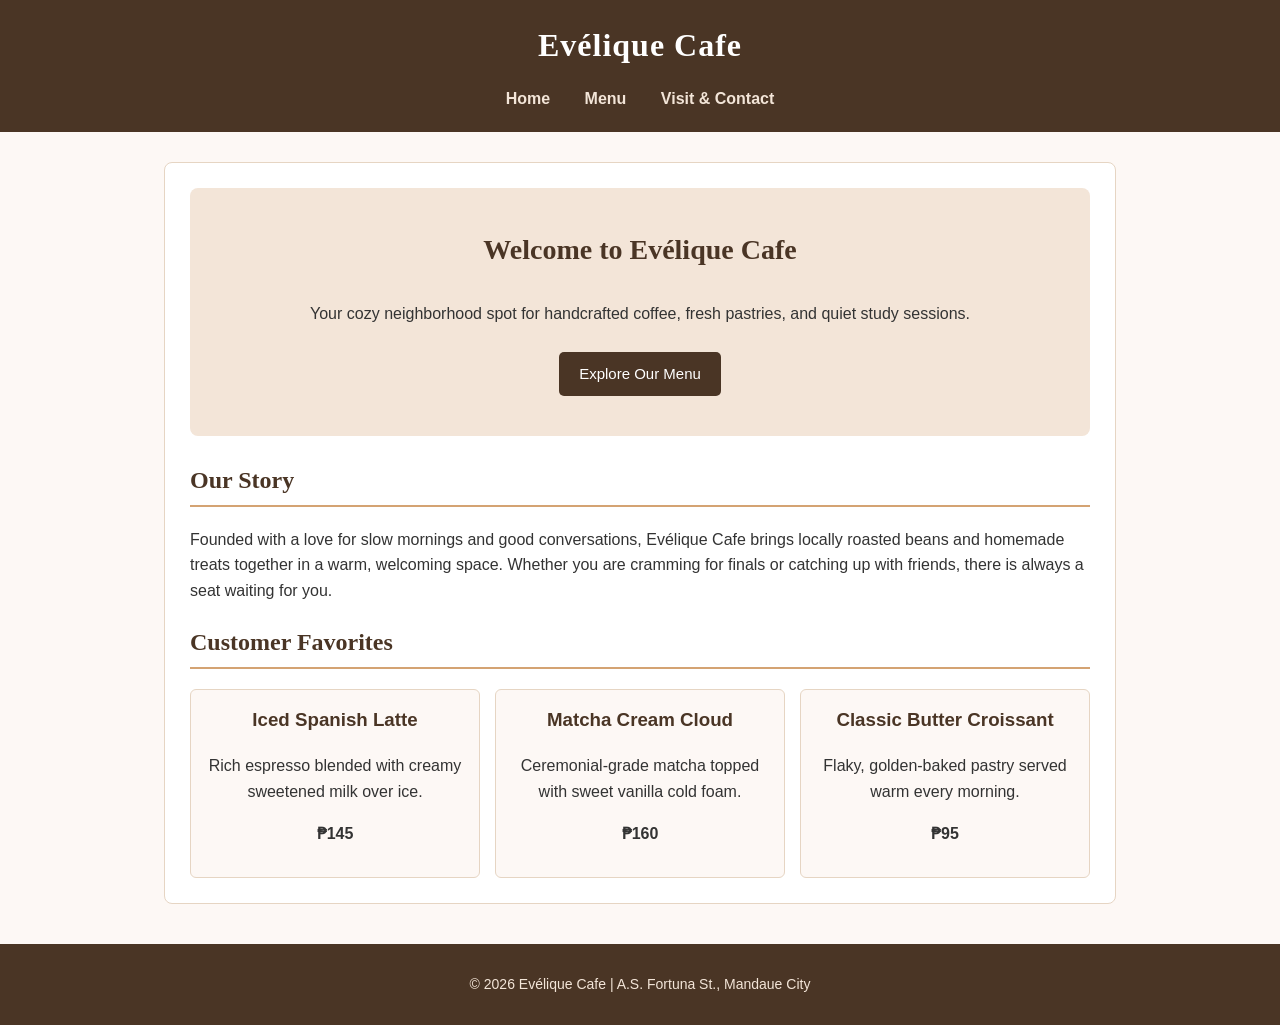
==== index.html @ 5e50c855 "Add initial HTML structure for Evélique Cafe" ====
<!DOCTYPE html>
<html lang="en">
<head>
    <meta charset="UTF-8">
    <title>Evélique Cafe - Home</title>
    <link rel="stylesheet" href="style.css">
</head>
<body>

    <header>
        <h1>Evélique Cafe</h1>
        <nav>
            <a href="index.html">Home</a>
            <a href="menu.html">Menu</a>
            <a href="contact.html">Visit & Contact</a>
        </nav>
    </header>

    <div class="container">
        <div class="hero">
            <h2>Welcome to Evélique Cafe</h2>
            <p>Your cozy neighborhood spot for handcrafted coffee, fresh pastries, and quiet study sessions.</p>
            <a href="menu.html" class="btn">Explore Our Menu</a>
        </div>

        <h2>Our Story</h2>
        <p>Founded with a love for slow mornings and good conversations, Evélique Cafe brings locally roasted beans and homemade treats together in a warm, welcoming space. Whether you are cramming for finals or catching up with friends, there is always a seat waiting for you.</p>

        <h2>Customer Favorites</h2>
        <div class="card-row">
            <div class="card">
                <h3>Iced Spanish Latte</h3>
                <p>Rich espresso blended with creamy sweetened milk over ice.</p>
                <p><strong>₱145</strong></p>
            </div>
            <div class="card">
                <h3>Matcha Cream Cloud</h3>
                <p>Ceremonial-grade matcha topped with sweet vanilla cold foam.</p>
                <p><strong>₱160</strong></p>
            </div>
            <div class="card">
                <h3>Classic Butter Croissant</h3>
                <p>Flaky, golden-baked pastry served warm every morning.</p>
                <p><strong>₱95</strong></p>
            </div>
        </div>
    </div>

    <footer>
        <p>&copy; 2026 Evélique Cafe | A.S. Fortuna St., Mandaue City</p>
    </footer>

</body>
</html>
---- style.css ----
/* Basic Reset and Page Font */
body {
    font-family: Arial, sans-serif;
    margin: 0;
    padding: 0;
    background-color: #fdf8f5;
    color: #333333;
    line-height: 1.6;
}

/* Header & Navigation */
header {
    background-color: #4a3525;
    color: #ffffff;
    padding: 20px;
    text-align: center;
}

header h1 {
    font-family: Georgia, serif;
    margin: 0;
    font-size: 32px;
    letter-spacing: 1px;
}

nav {
    margin-top: 15px;
}

nav a {
    color: #f3e5d8;
    text-decoration: none;
    margin: 0 15px;
    font-weight: bold;
    font-size: 16px;
}

nav a:hover {
    color: #d4a373;
    text-decoration: underline;
}

/* Main Content Container */
.container {
    width: 85%;
    max-width: 900px;
    margin: 30px auto;
    background-color: #ffffff;
    padding: 25px;
    border: 1px solid #e6d5c3;
    border-radius: 8px;
}

h2 {
    font-family: Georgia, serif;
    color: #4a3525;
    border-bottom: 2px solid #d4a373;
    padding-bottom: 5px;
}

/* Hero Banner on Home Page */
.hero {
    background-color: #f3e5d8;
    padding: 40px 20px;
    text-align: center;
    border-radius: 8px;
    margin-bottom: 25px;
}

.hero h2 {
    border: none;
    font-size: 28px;
    margin-top: 0;
}

/* Buttons */
.btn {
    display: inline-block;
    background-color: #4a3525;
    color: #ffffff;
    padding: 10px 20px;
    text-decoration: none;
    border-radius: 5px;
    margin-top: 10px;
    border: none;
    cursor: pointer;
    font-size: 15px;
}

.btn:hover {
    background-color: #6f4e37;
}

/* Simple Flexbox for Featured Cards */
.card-row {
    display: flex;
    justify-content: space-between;
    gap: 15px;
    margin-top: 20px;
}

.card {
    background-color: #fdf8f5;
    border: 1px solid #e6d5c3;
    border-radius: 6px;
    padding: 15px;
    width: 30%;
    text-align: center;
}

.card h3 {
    color: #4a3525;
    margin-top: 0;
}

/* Menu Tables */
table {
    width: 100%;
    border-collapse: collapse;
    margin-bottom: 25px;
}

th, td {
    border: 1px solid #e6d5c3;
    padding: 12px;
    text-align: left;
}

th {
    background-color: #4a3525;
    color: #ffffff;
}

tr:nth-child(even) {
    background-color: #fdf8f5;
}

/* Contact Form */
form label {
    display: block;
    margin-top: 12px;
    font-weight: bold;
    color: #4a3525;
}

form input, form textarea {
    width: 95%;
    padding: 10px;
    margin-top: 5px;
    border: 1px solid #cccccc;
    border-radius: 4px;
    font-family: Arial, sans-serif;
}

/* Footer */
footer {
    background-color: #4a3525;
    color: #f3e5d8;
    text-align: center;
    padding: 15px;
    margin-top: 40px;
    font-size: 14px;
}
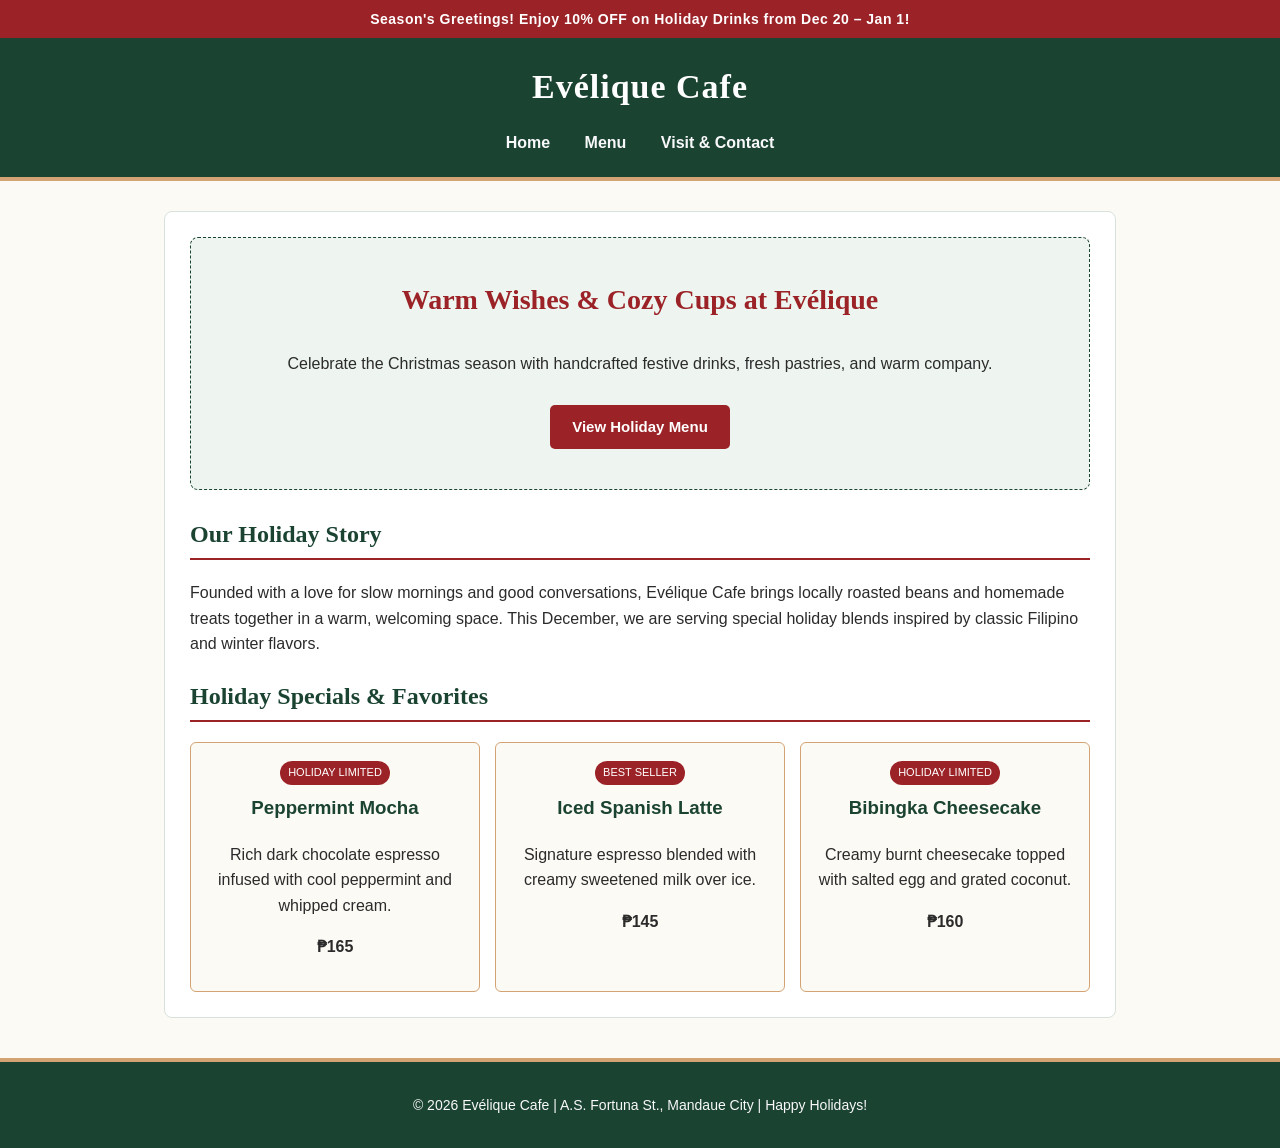
==== commit 4183895f: "Update index.html" ====
--- a/index.html
+++ b/index.html
@@ -2,10 +2,14 @@
 <html lang="en">
 <head>
     <meta charset="UTF-8">
-    <title>Evélique Cafe - Home</title>
+    <title>Evélique Cafe - Holiday Season</title>
     <link rel="stylesheet" href="style.css">
 </head>
 <body>
+
+    <div class="holiday-banner">
+        Season's Greetings! Enjoy 10% OFF on Holiday Drinks from Dec 20 – Jan 1!
+    </div>
 
     <header>
         <h1>Evélique Cafe</h1>
@@ -18,36 +22,39 @@
 
     <div class="container">
         <div class="hero">
-            <h2>Welcome to Evélique Cafe</h2>
-            <p>Your cozy neighborhood spot for handcrafted coffee, fresh pastries, and quiet study sessions.</p>
-            <a href="menu.html" class="btn">Explore Our Menu</a>
+            <h2>Warm Wishes & Cozy Cups at Evélique</h2>
+            <p>Celebrate the Christmas season with handcrafted festive drinks, fresh pastries, and warm company.</p>
+            <a href="menu.html" class="btn">View Holiday Menu</a>
         </div>
 
-        <h2>Our Story</h2>
-        <p>Founded with a love for slow mornings and good conversations, Evélique Cafe brings locally roasted beans and homemade treats together in a warm, welcoming space. Whether you are cramming for finals or catching up with friends, there is always a seat waiting for you.</p>
+        <h2>Our Holiday Story</h2>
+        <p>Founded with a love for slow mornings and good conversations, Evélique Cafe brings locally roasted beans and homemade treats together in a warm, welcoming space. This December, we are serving special holiday blends inspired by classic Filipino and winter flavors.</p>
 
-        <h2>Customer Favorites</h2>
+        <h2>Holiday Specials & Favorites</h2>
         <div class="card-row">
             <div class="card">
+                <span class="badge">Holiday Limited</span>
+                <h3>Peppermint Mocha</h3>
+                <p>Rich dark chocolate espresso infused with cool peppermint and whipped cream.</p>
+                <p><strong>₱165</strong></p>
+            </div>
+            <div class="card">
+                <span class="badge">Best Seller</span>
                 <h3>Iced Spanish Latte</h3>
-                <p>Rich espresso blended with creamy sweetened milk over ice.</p>
+                <p>Signature espresso blended with creamy sweetened milk over ice.</p>
                 <p><strong>₱145</strong></p>
             </div>
             <div class="card">
-                <h3>Matcha Cream Cloud</h3>
-                <p>Ceremonial-grade matcha topped with sweet vanilla cold foam.</p>
+                <span class="badge">Holiday Limited</span>
+                <h3>Bibingka Cheesecake</h3>
+                <p>Creamy burnt cheesecake topped with salted egg and grated coconut.</p>
                 <p><strong>₱160</strong></p>
-            </div>
-            <div class="card">
-                <h3>Classic Butter Croissant</h3>
-                <p>Flaky, golden-baked pastry served warm every morning.</p>
-                <p><strong>₱95</strong></p>
             </div>
         </div>
     </div>
 
     <footer>
-        <p>&copy; 2026 Evélique Cafe | A.S. Fortuna St., Mandaue City</p>
+        <p>&copy; 2026 Evélique Cafe | A.S. Fortuna St., Mandaue City | Happy Holidays!</p>
     </footer>
 
 </body>
--- a/style.css
+++ b/style.css
@@ -3,23 +3,35 @@
     font-family: Arial, sans-serif;
     margin: 0;
     padding: 0;
-    background-color: #fdf8f5;
-    color: #333333;
+    background-color: #fcfaf5;
+    color: #2b2b2b;
     line-height: 1.6;
+}
+
+/* Holiday Top Banner */
+.holiday-banner {
+    background-color: #9b2226;
+    color: #ffffff;
+    text-align: center;
+    padding: 8px;
+    font-size: 14px;
+    font-weight: bold;
+    letter-spacing: 0.5px;
 }
 
 /* Header & Navigation */
 header {
-    background-color: #4a3525;
+    background-color: #1b4332;
     color: #ffffff;
-    padding: 20px;
+    padding: 22px;
     text-align: center;
+    border-bottom: 4px solid #d4a373;
 }
 
 header h1 {
     font-family: Georgia, serif;
     margin: 0;
-    font-size: 32px;
+    font-size: 34px;
     letter-spacing: 1px;
 }
 
@@ -28,7 +40,7 @@
 }
 
 nav a {
-    color: #f3e5d8;
+    color: #f8f9fa;
     text-decoration: none;
     margin: 0 15px;
     font-weight: bold;
@@ -36,7 +48,7 @@
 }
 
 nav a:hover {
-    color: #d4a373;
+    color: #ffd166;
     text-decoration: underline;
 }
 
@@ -47,20 +59,21 @@
     margin: 30px auto;
     background-color: #ffffff;
     padding: 25px;
-    border: 1px solid #e6d5c3;
+    border: 1px solid #d8e2dc;
     border-radius: 8px;
 }
 
 h2 {
     font-family: Georgia, serif;
-    color: #4a3525;
-    border-bottom: 2px solid #d4a373;
+    color: #1b4332;
+    border-bottom: 2px solid #9b2226;
     padding-bottom: 5px;
 }
 
 /* Hero Banner on Home Page */
 .hero {
-    background-color: #f3e5d8;
+    background-color: #eef5f0;
+    border: 1px dashed #1b4332;
     padding: 40px 20px;
     text-align: center;
     border-radius: 8px;
@@ -71,27 +84,29 @@
     border: none;
     font-size: 28px;
     margin-top: 0;
+    color: #9b2226;
 }
 
 /* Buttons */
 .btn {
     display: inline-block;
-    background-color: #4a3525;
+    background-color: #9b2226;
     color: #ffffff;
-    padding: 10px 20px;
+    padding: 10px 22px;
     text-decoration: none;
     border-radius: 5px;
-    margin-top: 10px;
+    margin-top: 12px;
     border: none;
     cursor: pointer;
     font-size: 15px;
+    font-weight: bold;
 }
 
 .btn:hover {
-    background-color: #6f4e37;
+    background-color: #78191c;
 }
 
-/* Simple Flexbox for Featured Cards */
+/* Flexbox Cards */
 .card-row {
     display: flex;
     justify-content: space-between;
@@ -100,8 +115,8 @@
 }
 
 .card {
-    background-color: #fdf8f5;
-    border: 1px solid #e6d5c3;
+    background-color: #fcfaf5;
+    border: 1px solid #d4a373;
     border-radius: 6px;
     padding: 15px;
     width: 30%;
@@ -109,8 +124,19 @@
 }
 
 .card h3 {
-    color: #4a3525;
+    color: #1b4332;
     margin-top: 0;
+}
+
+.badge {
+    display: inline-block;
+    background-color: #9b2226;
+    color: #ffffff;
+    font-size: 11px;
+    padding: 3px 8px;
+    border-radius: 12px;
+    margin-bottom: 8px;
+    text-transform: uppercase;
 }
 
 /* Menu Tables */
@@ -121,18 +147,18 @@
 }
 
 th, td {
-    border: 1px solid #e6d5c3;
+    border: 1px solid #d8e2dc;
     padding: 12px;
     text-align: left;
 }
 
 th {
-    background-color: #4a3525;
+    background-color: #1b4332;
     color: #ffffff;
 }
 
 tr:nth-child(even) {
-    background-color: #fdf8f5;
+    background-color: #f8fbf9;
 }
 
 /* Contact Form */
@@ -140,7 +166,7 @@
     display: block;
     margin-top: 12px;
     font-weight: bold;
-    color: #4a3525;
+    color: #1b4332;
 }
 
 form input, form textarea {
@@ -152,12 +178,21 @@
     font-family: Arial, sans-serif;
 }
 
+#status-msg {
+    margin-top: 15px;
+    font-weight: bold;
+    padding: 10px;
+    border-radius: 5px;
+    display: none;
+}
+
 /* Footer */
 footer {
-    background-color: #4a3525;
-    color: #f3e5d8;
+    background-color: #1b4332;
+    color: #f8f9fa;
     text-align: center;
-    padding: 15px;
+    padding: 18px;
     margin-top: 40px;
     font-size: 14px;
+    border-top: 4px solid #d4a373;
 }
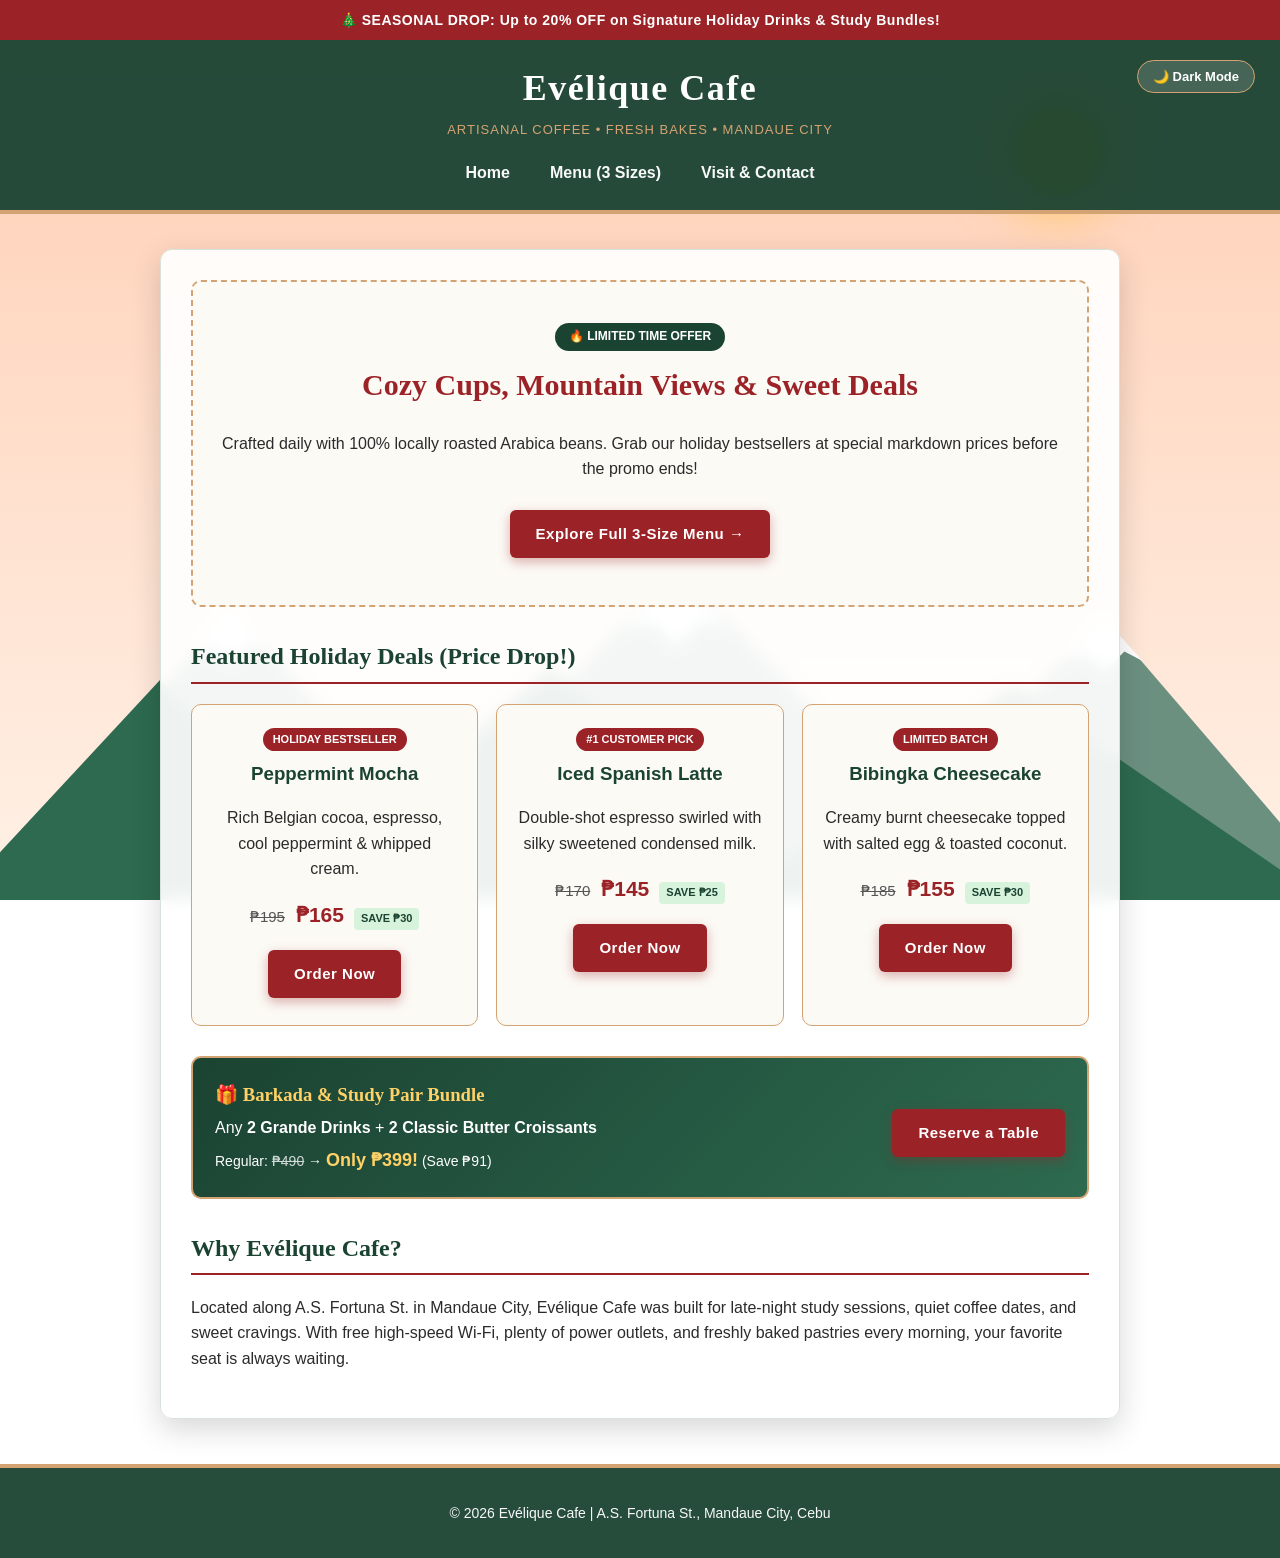
==== commit 531fe1f7: "Revise holiday theme and update menu details Updated the title and promotional content for the holid" ====
--- a/index.html
+++ b/index.html
@@ -2,60 +2,132 @@
 <html lang="en">
 <head>
     <meta charset="UTF-8">
-    <title>Evélique Cafe - Holiday Season</title>
+    <meta name="viewport" content="width=device-width, initial-scale=1.0">
+    <title>Evélique Cafe - Handcrafted Coffee & Pastries</title>
     <link rel="stylesheet" href="style.css">
 </head>
 <body>
 
+    <!-- Scenic Mountain, Sun/Moon & Sleigh Background -->
+    <div class="scenic-bg">
+        <div class="stars"></div>
+        <div class="celestial-orb"></div>
+
+        <!-- Santa's Sleigh Silhouette -->
+        <div class="sleigh-container">
+            <svg viewBox="0 0 200 70" fill="currentColor">
+                <circle cx="165" cy="35" r="5"/>
+                <path d="M160 38 L150 48 L145 60 M155 48 L158 60 M165 30 L170 22 M167 30 L163 22" stroke="currentColor" stroke-width="2.5" fill="none"/>
+                <circle cx="132" cy="37" r="5"/>
+                <path d="M127 40 L117 50 L112 62 M122 50 L125 62 M132 32 L137 24" stroke="currentColor" stroke-width="2.5" fill="none"/>
+                <path d="M85 45 Q120 42 162 36" stroke="currentColor" stroke-width="1.5" fill="none"/>
+                <path d="M25 45 L85 45 L80 58 L30 58 Z"/>
+                <path d="M20 62 L90 62 Q98 62 96 54" stroke="currentColor" stroke-width="3" fill="none"/>
+                <circle cx="52" cy="34" r="7"/>
+                <path d="M40 45 C40 37, 64 37, 64 45 Z"/>
+            </svg>
+        </div>
+
+        <!-- Winter Mountains -->
+        <svg class="mountains-svg" viewBox="0 0 1440 320" preserveAspectRatio="none">
+            <polygon class="mountain-back" points="0,320 260,90 540,320"/>
+            <polygon class="snow-cap" points="260,90 215,130 245,125 260,140 280,122 305,130"/>
+
+            <polygon class="mountain-back" points="420,320 760,60 1120,320"/>
+            <polygon class="snow-cap" points="760,60 700,112 735,105 760,125 790,104 820,112"/>
+
+            <polygon class="mountain-back" points="950,320 1240,100 1440,260 1440,320"/>
+            <polygon class="snow-cap" points="1240,100 1195,135 1225,130 1240,145 1265,128 1285,135"/>
+
+            <polygon class="mountain-front" points="-50,320 180,150 430,320"/>
+            <polygon class="mountain-front" points="320,320 620,140 940,320"/>
+            <polygon class="mountain-front" points="820,320 1140,155 1490,320"/>
+        </svg>
+    </div>
+
     <div class="holiday-banner">
-        Season's Greetings! Enjoy 10% OFF on Holiday Drinks from Dec 20 – Jan 1!
+        🎄 SEASONAL DROP: Up to 20% OFF on Signature Holiday Drinks & Study Bundles!
     </div>
 
     <header>
         <h1>Evélique Cafe</h1>
+        <span class="tagline">Artisanal Coffee • Fresh Bakes • Mandaue City</span>
         <nav>
             <a href="index.html">Home</a>
-            <a href="menu.html">Menu</a>
+            <a href="menu.html">Menu (3 Sizes)</a>
             <a href="contact.html">Visit & Contact</a>
         </nav>
+        <button class="theme-toggle" id="themeBtn" onclick="toggleTheme()">🌙 Dark Mode</button>
     </header>
 
     <div class="container">
         <div class="hero">
-            <h2>Warm Wishes & Cozy Cups at Evélique</h2>
-            <p>Celebrate the Christmas season with handcrafted festive drinks, fresh pastries, and warm company.</p>
-            <a href="menu.html" class="btn">View Holiday Menu</a>
+            <span class="promo-pill">🔥 LIMITED TIME OFFER</span>
+            <h2>Cozy Cups, Mountain Views & Sweet Deals</h2>
+            <p>Crafted daily with 100% locally roasted Arabica beans. Grab our holiday bestsellers at special markdown prices before the promo ends!</p>
+            <a href="menu.html" class="btn">Explore Full 3-Size Menu →</a>
         </div>
 
-        <h2>Our Holiday Story</h2>
-        <p>Founded with a love for slow mornings and good conversations, Evélique Cafe brings locally roasted beans and homemade treats together in a warm, welcoming space. This December, we are serving special holiday blends inspired by classic Filipino and winter flavors.</p>
-
-        <h2>Holiday Specials & Favorites</h2>
+        <h2>Featured Holiday Deals (Price Drop!)</h2>
         <div class="card-row">
             <div class="card">
-                <span class="badge">Holiday Limited</span>
+                <span class="badge">Holiday Bestseller</span>
                 <h3>Peppermint Mocha</h3>
-                <p>Rich dark chocolate espresso infused with cool peppermint and whipped cream.</p>
-                <p><strong>₱165</strong></p>
+                <p>Rich Belgian cocoa, espresso, cool peppermint & whipped cream.</p>
+                <div class="price-box">
+                    <span class="old-price">₱195</span>
+                    <span class="new-price">₱165</span>
+                    <span class="save-tag">SAVE ₱30</span>
+                </div>
+                <a href="menu.html" class="btn">Order Now</a>
             </div>
+
             <div class="card">
-                <span class="badge">Best Seller</span>
+                <span class="badge">#1 Customer Pick</span>
                 <h3>Iced Spanish Latte</h3>
-                <p>Signature espresso blended with creamy sweetened milk over ice.</p>
-                <p><strong>₱145</strong></p>
+                <p>Double-shot espresso swirled with silky sweetened condensed milk.</p>
+                <div class="price-box">
+                    <span class="old-price">₱170</span>
+                    <span class="new-price">₱145</span>
+                    <span class="save-tag">SAVE ₱25</span>
+                </div>
+                <a href="menu.html" class="btn">Order Now</a>
             </div>
+
             <div class="card">
-                <span class="badge">Holiday Limited</span>
+                <span class="badge">Limited Batch</span>
                 <h3>Bibingka Cheesecake</h3>
-                <p>Creamy burnt cheesecake topped with salted egg and grated coconut.</p>
-                <p><strong>₱160</strong></p>
+                <p>Creamy burnt cheesecake topped with salted egg & toasted coconut.</p>
+                <div class="price-box">
+                    <span class="old-price">₱185</span>
+                    <span class="new-price">₱155</span>
+                    <span class="save-tag">SAVE ₱30</span>
+                </div>
+                <a href="menu.html" class="btn">Order Now</a>
             </div>
         </div>
+
+        <!-- Marketing Bundle Deal -->
+        <div class="bundle-box">
+            <div>
+                <h3>🎁 Barkada & Study Pair Bundle</h3>
+                <p style="margin:0;">Any <strong>2 Grande Drinks</strong> + <strong>2 Classic Butter Croissants</strong></p>
+                <p style="margin:5px 0 0 0; font-size: 14px;">
+                    Regular: <span style="text-decoration: line-through; opacity: 0.8;">₱490</span> → 
+                    <strong style="font-size: 18px; color: #ffd166;">Only ₱399!</strong> (Save ₱91)
+                </p>
+            </div>
+            <a href="contact.html" class="btn">Reserve a Table</a>
+        </div>
+
+        <h2>Why Evélique Cafe?</h2>
+        <p>Located along A.S. Fortuna St. in Mandaue City, Evélique Cafe was built for late-night study sessions, quiet coffee dates, and sweet cravings. With free high-speed Wi-Fi, plenty of power outlets, and freshly baked pastries every morning, your favorite seat is always waiting.</p>
     </div>
 
     <footer>
-        <p>&copy; 2026 Evélique Cafe | A.S. Fortuna St., Mandaue City | Happy Holidays!</p>
+        <p>&copy; 2026 Evélique Cafe | A.S. Fortuna St., Mandaue City, Cebu</p>
     </footer>
 
+    <script src="script.js"></script>
 </body>
 </html>
--- a/style.css
+++ b/style.css
@@ -1,198 +1,455 @@
-/* Basic Reset and Page Font */
+:root {
+    --sky-top: #ffcdb2;
+    --sky-bottom: #fff1e6;
+    --sun-moon-color: #ffb703;
+    --sun-moon-glow: rgba(255, 183, 3, 0.55);
+    --mountain-back: #6b9080;
+    --mountain-front: #2d6a4f;
+    --snow-cap: #ffffff;
+    --sleigh-color: #9b2226;
+    --star-opacity: 0;
+
+    --card-bg: rgba(255, 255, 255, 0.92);
+    --card-inner: #fcfaf5;
+    --text-main: #2b2b2b;
+    --text-muted: #555555;
+    --header-bg: rgba(27, 67, 50, 0.95);
+    --accent-primary: #1b4332;
+    --accent-red: #9b2226;
+    --accent-gold: #d4a373;
+    --border-color: #d8e2dc;
+    --table-stripe: #f4f9f6;
+}
+
+body.dark-mode {
+    --sky-top: #0b132b;
+    --sky-bottom: #1c2541;
+    --sun-moon-color: #f8f9fa;
+    --sun-moon-glow: rgba(248, 249, 250, 0.4);
+    --mountain-back: #1b263b;
+    --mountain-front: #0d1b2a;
+    --snow-cap: #cbd5e1;
+    --sleigh-color: #ffd166;
+    --star-opacity: 1;
+
+    --card-bg: rgba(18, 26, 46, 0.90);
+    --card-inner: #1b263b;
+    --text-main: #f1f5f9;
+    --text-muted: #cbd5e1;
+    --header-bg: rgba(13, 27, 42, 0.96);
+    --accent-primary: #52b788;
+    --accent-red: #e63946;
+    --accent-gold: #ffd166;
+    --border-color: #334155;
+    --table-stripe: #1e293b;
+}
+
+* {
+    box-sizing: border-box;
+    transition: background-color 0.5s ease, color 0.4s ease, border-color 0.4s ease, box-shadow 0.3s ease;
+}
+
 body {
-    font-family: Arial, sans-serif;
+    font-family: 'Segoe UI', Arial, sans-serif;
     margin: 0;
     padding: 0;
-    background-color: #fcfaf5;
-    color: #2b2b2b;
+    color: var(--text-main);
     line-height: 1.6;
-}
-
-/* Holiday Top Banner */
+    min-height: 100vh;
+    overflow-x: hidden;
+}
+
+/* SCENIC BACKGROUND */
+.scenic-bg {
+    position: fixed;
+    top: 0;
+    left: 0;
+    width: 100%;
+    height: 100%;
+    z-index: -1;
+    background: linear-gradient(to bottom, var(--sky-top), var(--sky-bottom));
+    overflow: hidden;
+}
+
+.stars {
+    position: absolute;
+    width: 100%;
+    height: 60%;
+    opacity: var(--star-opacity);
+    transition: opacity 0.7s ease;
+    background-image: 
+        radial-gradient(2px 2px at 12% 18%, #fff, transparent),
+        radial-gradient(2px 2px at 32% 10%, #fff, transparent),
+        radial-gradient(1.5px 1.5px at 52% 26%, #fff, transparent),
+        radial-gradient(2px 2px at 74% 14%, #fff, transparent),
+        radial-gradient(1.5px 1.5px at 89% 28%, #fff, transparent),
+        radial-gradient(2px 2px at 22% 36%, #fff, transparent),
+        radial-gradient(1.5px 1.5px at 64% 9%, #fff, transparent);
+    animation: twinkle 3.5s infinite alternate;
+}
+
+@keyframes twinkle {
+    0% { opacity: calc(var(--star-opacity) * 0.55); }
+    100% { opacity: var(--star-opacity); }
+}
+
+.celestial-orb {
+    position: absolute;
+    top: 12%;
+    right: 14%;
+    width: 85px;
+    height: 85px;
+    border-radius: 50%;
+    background-color: var(--sun-moon-color);
+    box-shadow: 0 0 50px 18px var(--sun-moon-glow);
+    transition: transform 0.7s cubic-bezier(0.22, 1, 0.36, 1), background-color 0.5s ease, box-shadow 0.5s ease;
+}
+
+body.dark-mode .celestial-orb {
+    transform: translateY(-12px) scale(0.92);
+}
+
+.sleigh-container {
+    position: absolute;
+    top: 17%;
+    left: -160px;
+    width: 135px;
+    color: var(--sleigh-color);
+    animation: flySleigh 24s linear infinite;
+    opacity: 0.92;
+}
+
+@keyframes flySleigh {
+    0% { transform: translateX(0) translateY(0px); }
+    25% { transform: translateX(35vw) translateY(-14px); }
+    50% { transform: translateX(70vw) translateY(6px); }
+    75% { transform: translateX(100vw) translateY(-10px); }
+    100% { transform: translateX(125vw) translateY(0px); }
+}
+
+.mountains-svg {
+    position: absolute;
+    bottom: 0;
+    left: 0;
+    width: 100%;
+    height: 46vh;
+    min-height: 240px;
+}
+
+.mountain-back { fill: var(--mountain-back); transition: fill 0.6s ease; }
+.mountain-front { fill: var(--mountain-front); transition: fill 0.6s ease; }
+.snow-cap { fill: var(--snow-cap); transition: fill 0.6s ease; }
+
+/* HEADER & NAV */
 .holiday-banner {
-    background-color: #9b2226;
+    background-color: var(--accent-red);
     color: #ffffff;
     text-align: center;
-    padding: 8px;
+    padding: 9px 15px;
     font-size: 14px;
     font-weight: bold;
     letter-spacing: 0.5px;
 }
 
-/* Header & Navigation */
 header {
-    background-color: #1b4332;
-    color: #ffffff;
-    padding: 22px;
-    text-align: center;
-    border-bottom: 4px solid #d4a373;
+    background-color: var(--header-bg);
+    color: #ffffff;
+    padding: 20px 30px;
+    border-bottom: 4px solid var(--accent-gold);
+    display: flex;
+    flex-direction: column;
+    align-items: center;
+    position: relative;
+    backdrop-filter: blur(6px);
 }
 
 header h1 {
     font-family: Georgia, serif;
     margin: 0;
-    font-size: 34px;
+    font-size: 36px;
+    letter-spacing: 1.5px;
+}
+
+.tagline {
+    font-size: 13px;
+    color: var(--accent-gold);
+    margin-top: 2px;
     letter-spacing: 1px;
+    text-transform: uppercase;
 }
 
 nav {
-    margin-top: 15px;
+    margin-top: 14px;
+    display: flex;
+    flex-wrap: wrap;
+    justify-content: center;
+    gap: 20px;
 }
 
 nav a {
     color: #f8f9fa;
     text-decoration: none;
-    margin: 0 15px;
     font-weight: bold;
     font-size: 16px;
-}
-
-nav a:hover {
-    color: #ffd166;
-    text-decoration: underline;
-}
-
-/* Main Content Container */
+    padding: 5px 10px;
+    position: relative;
+}
+
+nav a::after {
+    content: "";
+    position: absolute;
+    bottom: 0;
+    left: 50%;
+    width: 0%;
+    height: 2px;
+    background-color: var(--accent-gold);
+    transition: width 0.3s ease, left 0.3s ease;
+}
+
+nav a:hover::after { width: 100%; left: 0; }
+nav a:hover { color: var(--accent-gold); }
+
+.theme-toggle {
+    position: absolute;
+    top: 20px;
+    right: 25px;
+    background-color: rgba(255, 255, 255, 0.15);
+    color: #ffffff;
+    border: 1.5px solid var(--accent-gold);
+    padding: 8px 15px;
+    border-radius: 20px;
+    cursor: pointer;
+    font-weight: bold;
+    font-size: 13px;
+    transition: transform 0.25s cubic-bezier(0.175, 0.885, 0.32, 1.275), background-color 0.3s ease, color 0.3s ease;
+}
+
+.theme-toggle:hover {
+    background-color: var(--accent-gold);
+    color: #1b4332;
+    transform: scale(1.07);
+}
+
+.theme-toggle:active { transform: scale(0.95); }
+
+/* MAIN CONTAINER & BUTTONS */
 .container {
-    width: 85%;
-    max-width: 900px;
-    margin: 30px auto;
-    background-color: #ffffff;
-    padding: 25px;
-    border: 1px solid #d8e2dc;
-    border-radius: 8px;
+    width: 88%;
+    max-width: 960px;
+    margin: 35px auto;
+    background-color: var(--card-bg);
+    padding: 30px;
+    border: 1px solid var(--border-color);
+    border-radius: 12px;
+    box-shadow: 0 10px 30px rgba(0, 0, 0, 0.16);
+    backdrop-filter: blur(8px);
 }
 
 h2 {
     font-family: Georgia, serif;
-    color: #1b4332;
-    border-bottom: 2px solid #9b2226;
-    padding-bottom: 5px;
-}
-
-/* Hero Banner on Home Page */
-.hero {
-    background-color: #eef5f0;
-    border: 1px dashed #1b4332;
-    padding: 40px 20px;
-    text-align: center;
-    border-radius: 8px;
-    margin-bottom: 25px;
-}
-
-.hero h2 {
-    border: none;
-    font-size: 28px;
-    margin-top: 0;
-    color: #9b2226;
-}
-
-/* Buttons */
+    color: var(--accent-primary);
+    border-bottom: 2px solid var(--accent-red);
+    padding-bottom: 6px;
+    margin-top: 30px;
+}
+
+h2:first-child { margin-top: 0; }
+
 .btn {
     display: inline-block;
-    background-color: #9b2226;
-    color: #ffffff;
-    padding: 10px 22px;
+    background-color: var(--accent-red);
+    color: #ffffff;
+    padding: 12px 26px;
     text-decoration: none;
-    border-radius: 5px;
+    border-radius: 6px;
     margin-top: 12px;
     border: none;
     cursor: pointer;
     font-size: 15px;
     font-weight: bold;
-}
-
-.btn:hover {
-    background-color: #78191c;
-}
-
-/* Flexbox Cards */
+    letter-spacing: 0.5px;
+    position: relative;
+    overflow: hidden;
+    box-shadow: 0 4px 12px rgba(155, 34, 38, 0.35);
+    transition: transform 0.25s cubic-bezier(0.175, 0.885, 0.32, 1.275), box-shadow 0.25s ease;
+}
+
+.btn::before {
+    content: "";
+    position: absolute;
+    top: 0;
+    left: -100%;
+    width: 60%;
+    height: 100%;
+    background: linear-gradient(120deg, transparent, rgba(255, 255, 255, 0.35), transparent);
+    transition: left 0.55s ease;
+}
+
+.btn:hover::before { left: 130%; }
+.btn:hover { transform: translateY(-3px) scale(1.03); box-shadow: 0 8px 20px rgba(155, 34, 38, 0.5); }
+.btn:active { transform: translateY(1px) scale(0.98); }
+
+/* HERO & MARKETING CARDS */
+.hero {
+    background-color: var(--card-inner);
+    border: 2px dashed var(--accent-gold);
+    padding: 40px 25px;
+    text-align: center;
+    border-radius: 10px;
+    margin-bottom: 30px;
+}
+
+.hero h2 { border: none; font-size: 30px; margin: 0 0 10px 0; color: var(--accent-red); }
+
+.promo-pill {
+    display: inline-block;
+    background-color: var(--accent-primary);
+    color: #ffffff;
+    padding: 4px 14px;
+    border-radius: 20px;
+    font-size: 12px;
+    font-weight: bold;
+    margin-bottom: 10px;
+    animation: pulseGlow 2s infinite;
+}
+
+@keyframes pulseGlow {
+    0% { transform: scale(1); }
+    50% { transform: scale(1.06); }
+    100% { transform: scale(1); }
+}
+
 .card-row {
     display: flex;
     justify-content: space-between;
-    gap: 15px;
+    gap: 18px;
     margin-top: 20px;
+    flex-wrap: wrap;
 }
 
 .card {
-    background-color: #fcfaf5;
-    border: 1px solid #d4a373;
-    border-radius: 6px;
-    padding: 15px;
-    width: 30%;
+    background-color: var(--card-inner);
+    border: 1px solid var(--accent-gold);
+    border-radius: 10px;
+    padding: 20px;
+    flex: 1 1 260px;
     text-align: center;
-}
-
-.card h3 {
-    color: #1b4332;
-    margin-top: 0;
-}
+    transition: transform 0.3s ease, box-shadow 0.3s ease;
+}
+
+.card:hover { transform: translateY(-6px); box-shadow: 0 12px 24px rgba(0, 0, 0, 0.16); }
+.card h3 { color: var(--accent-primary); margin: 8px 0; }
 
 .badge {
     display: inline-block;
-    background-color: #9b2226;
+    background-color: var(--accent-red);
     color: #ffffff;
     font-size: 11px;
-    padding: 3px 8px;
+    font-weight: bold;
+    padding: 3px 10px;
     border-radius: 12px;
-    margin-bottom: 8px;
     text-transform: uppercase;
 }
 
-/* Menu Tables */
-table {
+.price-box { margin: 12px 0 6px 0; font-size: 18px; }
+.old-price { text-decoration: line-through; color: var(--text-muted); font-size: 15px; margin-right: 6px; }
+.new-price { color: var(--accent-red); font-weight: bold; font-size: 21px; }
+
+.save-tag {
+    display: inline-block;
+    background-color: #d8f3dc;
+    color: #1b4332;
+    font-size: 11px;
+    font-weight: bold;
+    padding: 2px 7px;
+    border-radius: 4px;
+    margin-left: 5px;
+}
+
+.bundle-box {
+    background: linear-gradient(135deg, #1b4332, #2d6a4f);
+    color: #ffffff;
+    padding: 22px;
+    border-radius: 10px;
+    margin-top: 30px;
+    border: 2px solid var(--accent-gold);
+    display: flex;
+    justify-content: space-between;
+    align-items: center;
+    flex-wrap: wrap;
+    gap: 15px;
+}
+
+.bundle-box h3 { margin: 0 0 5px 0; color: #ffd166; font-family: Georgia, serif; }
+
+/* MENU TABLES */
+.size-guide {
+    display: flex;
+    justify-content: center;
+    gap: 15px;
+    background-color: var(--card-inner);
+    padding: 12px;
+    border-radius: 8px;
+    border: 1px solid var(--border-color);
+    margin-bottom: 20px;
+    font-size: 14px;
+    flex-wrap: wrap;
+}
+
+.size-guide span { font-weight: bold; color: var(--accent-primary); }
+
+table { width: 100%; border-collapse: collapse; margin-bottom: 28px; }
+th, td { border: 1px solid var(--border-color); padding: 12px; text-align: left; }
+th { background-color: #1b4332; color: #ffffff; font-size: 14px; }
+th.size-col, td.size-col { text-align: center; width: 85px; font-weight: bold; }
+tr:nth-child(even) { background-color: var(--table-stripe); }
+tr:hover { background-color: rgba(212, 163, 115, 0.16); }
+.item-name { font-weight: bold; color: var(--accent-primary); display: block; }
+.item-desc { font-size: 13px; color: var(--text-muted); }
+
+.hot-tag {
+    background-color: var(--accent-red);
+    color: #fff;
+    font-size: 10px;
+    padding: 2px 6px;
+    border-radius: 4px;
+    margin-left: 6px;
+    vertical-align: middle;
+}
+
+/* CONTACT FORM & FOOTER */
+form label { display: block; margin-top: 14px; font-weight: bold; color: var(--accent-primary); }
+form input, form textarea {
     width: 100%;
-    border-collapse: collapse;
-    margin-bottom: 25px;
-}
-
-th, td {
-    border: 1px solid #d8e2dc;
-    padding: 12px;
-    text-align: left;
-}
-
-th {
-    background-color: #1b4332;
-    color: #ffffff;
-}
-
-tr:nth-child(even) {
-    background-color: #f8fbf9;
-}
-
-/* Contact Form */
-form label {
-    display: block;
-    margin-top: 12px;
-    font-weight: bold;
-    color: #1b4332;
-}
-
-form input, form textarea {
-    width: 95%;
-    padding: 10px;
+    padding: 11px;
     margin-top: 5px;
-    border: 1px solid #cccccc;
-    border-radius: 4px;
-    font-family: Arial, sans-serif;
-}
-
-#status-msg {
-    margin-top: 15px;
-    font-weight: bold;
-    padding: 10px;
-    border-radius: 5px;
-    display: none;
-}
-
-/* Footer */
+    border: 1px solid var(--border-color);
+    background-color: var(--card-inner);
+    color: var(--text-main);
+    border-radius: 6px;
+    font-family: inherit;
+    font-size: 15px;
+}
+
+form input:focus, form textarea:focus {
+    outline: none;
+    border-color: var(--accent-gold);
+    box-shadow: 0 0 8px rgba(212, 163, 115, 0.45);
+}
+
+#status-msg { margin-top: 15px; font-weight: bold; padding: 12px; border-radius: 6px; display: none; }
+
 footer {
-    background-color: #1b4332;
+    background-color: var(--header-bg);
     color: #f8f9fa;
     text-align: center;
-    padding: 18px;
-    margin-top: 40px;
+    padding: 20px;
+    margin-top: 45px;
     font-size: 14px;
-    border-top: 4px solid #d4a373;
-}
+    border-top: 4px solid var(--accent-gold);
+}
+
+@media (max-width: 650px) {
+.theme-toggle { position: static; margin-top: 12px; }
+th, td { padding: 8px 6px; font-size: 13px; }
+}
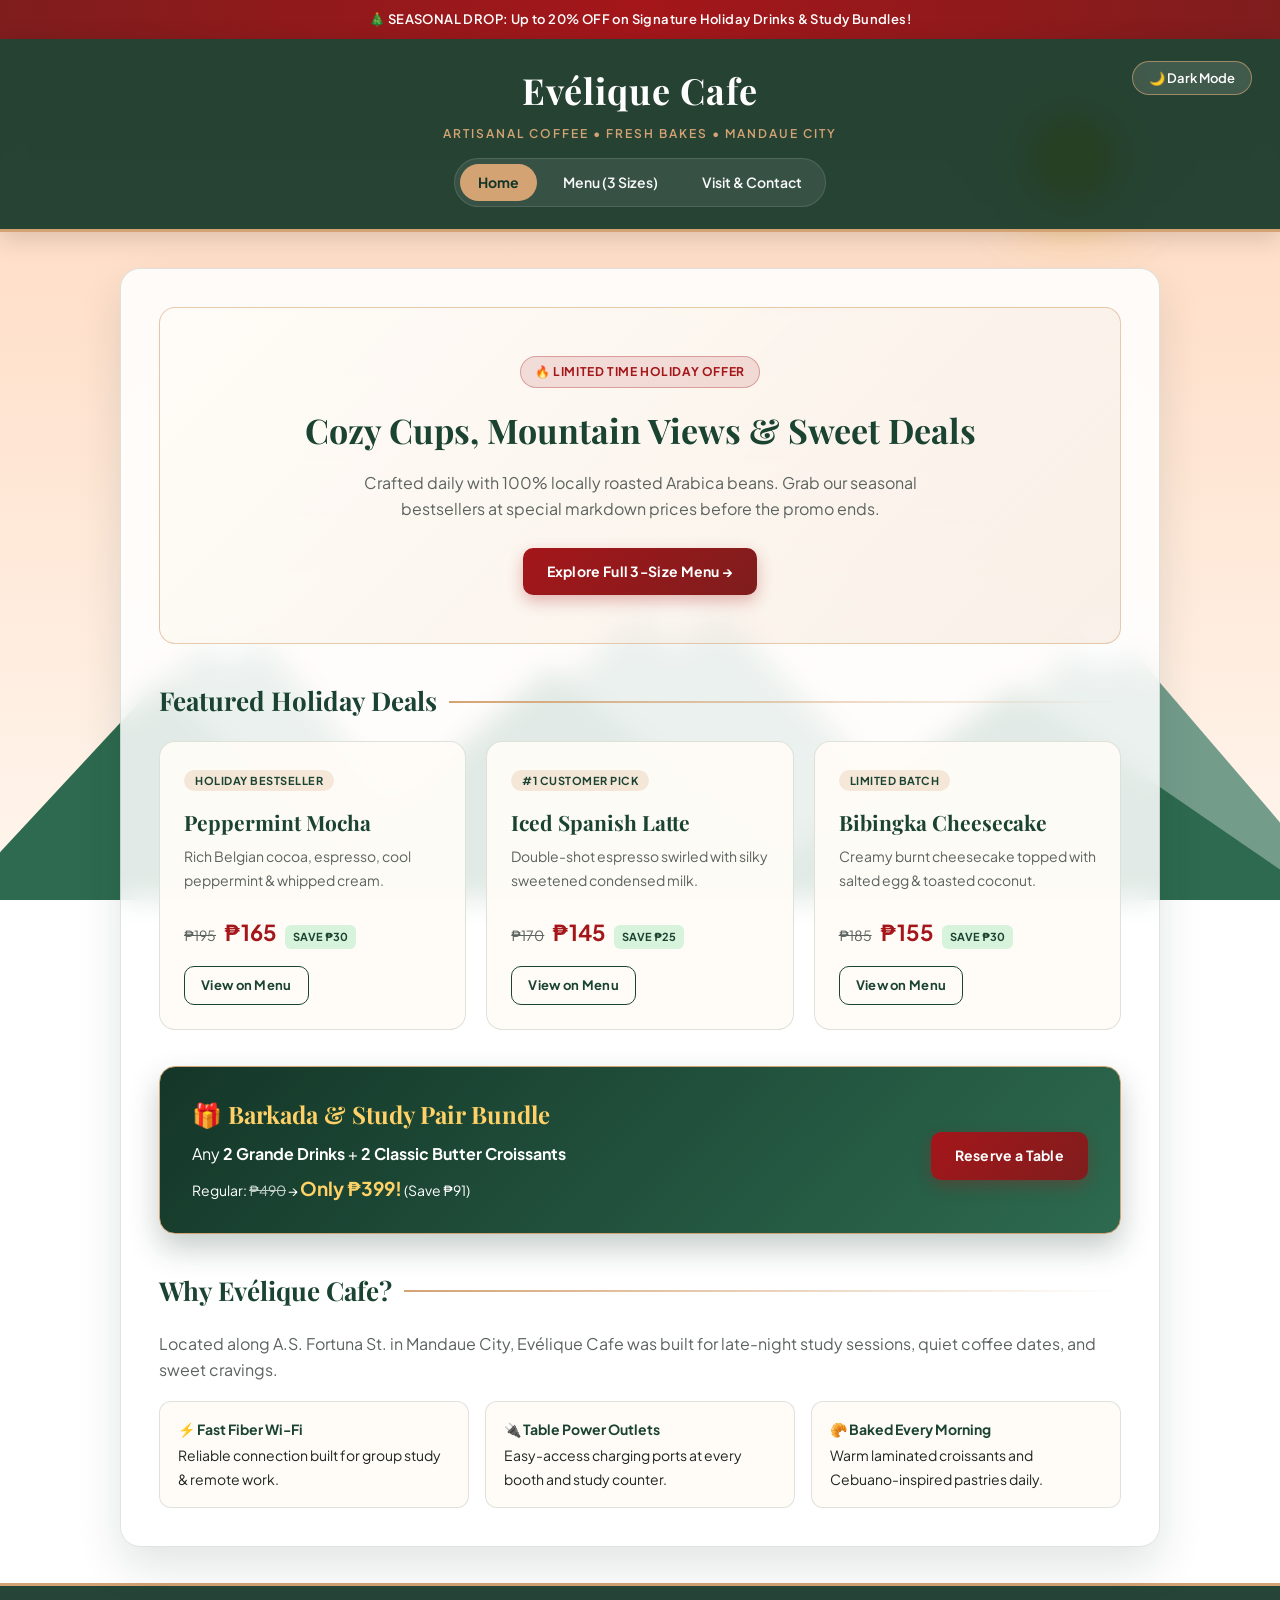
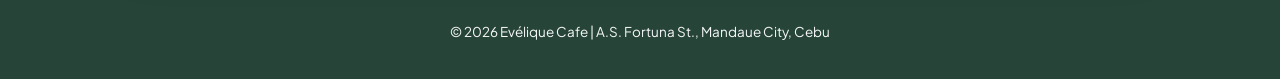
==== commit 240896f5: "Update title and promotional text in index.html" ====
--- a/index.html
+++ b/index.html
@@ -3,17 +3,15 @@
 <head>
     <meta charset="UTF-8">
     <meta name="viewport" content="width=device-width, initial-scale=1.0">
-    <title>Evélique Cafe - Handcrafted Coffee & Pastries</title>
+    <title>Evélique Cafe — Handcrafted Coffee & Pastries</title>
     <link rel="stylesheet" href="style.css">
 </head>
 <body>
 
-    <!-- Scenic Mountain, Sun/Moon & Sleigh Background -->
     <div class="scenic-bg">
         <div class="stars"></div>
         <div class="celestial-orb"></div>
 
-        <!-- Santa's Sleigh Silhouette -->
         <div class="sleigh-container">
             <svg viewBox="0 0 200 70" fill="currentColor">
                 <circle cx="165" cy="35" r="5"/>
@@ -28,17 +26,13 @@
             </svg>
         </div>
 
-        <!-- Winter Mountains -->
         <svg class="mountains-svg" viewBox="0 0 1440 320" preserveAspectRatio="none">
             <polygon class="mountain-back" points="0,320 260,90 540,320"/>
             <polygon class="snow-cap" points="260,90 215,130 245,125 260,140 280,122 305,130"/>
-
             <polygon class="mountain-back" points="420,320 760,60 1120,320"/>
             <polygon class="snow-cap" points="760,60 700,112 735,105 760,125 790,104 820,112"/>
-
             <polygon class="mountain-back" points="950,320 1240,100 1440,260 1440,320"/>
             <polygon class="snow-cap" points="1240,100 1195,135 1225,130 1240,145 1265,128 1285,135"/>
-
             <polygon class="mountain-front" points="-50,320 180,150 430,320"/>
             <polygon class="mountain-front" points="320,320 620,140 940,320"/>
             <polygon class="mountain-front" points="820,320 1140,155 1490,320"/>
@@ -53,7 +47,7 @@
         <h1>Evélique Cafe</h1>
         <span class="tagline">Artisanal Coffee • Fresh Bakes • Mandaue City</span>
         <nav>
-            <a href="index.html">Home</a>
+            <a href="index.html" class="active">Home</a>
             <a href="menu.html">Menu (3 Sizes)</a>
             <a href="contact.html">Visit & Contact</a>
         </nav>
@@ -62,66 +56,91 @@
 
     <div class="container">
         <div class="hero">
-            <span class="promo-pill">🔥 LIMITED TIME OFFER</span>
+            <span class="promo-pill">🔥 LIMITED TIME HOLIDAY OFFER</span>
             <h2>Cozy Cups, Mountain Views & Sweet Deals</h2>
-            <p>Crafted daily with 100% locally roasted Arabica beans. Grab our holiday bestsellers at special markdown prices before the promo ends!</p>
+            <p>Crafted daily with 100% locally roasted Arabica beans. Grab our seasonal bestsellers at special markdown prices before the promo ends.</p>
             <a href="menu.html" class="btn">Explore Full 3-Size Menu →</a>
         </div>
 
-        <h2>Featured Holiday Deals (Price Drop!)</h2>
+        <h2>Featured Holiday Deals</h2>
         <div class="card-row">
             <div class="card">
-                <span class="badge">Holiday Bestseller</span>
-                <h3>Peppermint Mocha</h3>
-                <p>Rich Belgian cocoa, espresso, cool peppermint & whipped cream.</p>
-                <div class="price-box">
-                    <span class="old-price">₱195</span>
-                    <span class="new-price">₱165</span>
-                    <span class="save-tag">SAVE ₱30</span>
+                <div>
+                    <span class="badge">Holiday Bestseller</span>
+                    <h3>Peppermint Mocha</h3>
+                    <p>Rich Belgian cocoa, espresso, cool peppermint & whipped cream.</p>
                 </div>
-                <a href="menu.html" class="btn">Order Now</a>
+                <div>
+                    <div class="price-box">
+                        <span class="old-price">₱195</span>
+                        <span class="new-price">₱165</span>
+                        <span class="save-tag">SAVE ₱30</span>
+                    </div>
+                    <a href="menu.html" class="btn btn-outline">View on Menu</a>
+                </div>
             </div>
 
             <div class="card">
-                <span class="badge">#1 Customer Pick</span>
-                <h3>Iced Spanish Latte</h3>
-                <p>Double-shot espresso swirled with silky sweetened condensed milk.</p>
-                <div class="price-box">
-                    <span class="old-price">₱170</span>
-                    <span class="new-price">₱145</span>
-                    <span class="save-tag">SAVE ₱25</span>
+                <div>
+                    <span class="badge">#1 Customer Pick</span>
+                    <h3>Iced Spanish Latte</h3>
+                    <p>Double-shot espresso swirled with silky sweetened condensed milk.</p>
                 </div>
-                <a href="menu.html" class="btn">Order Now</a>
+                <div>
+                    <div class="price-box">
+                        <span class="old-price">₱170</span>
+                        <span class="new-price">₱145</span>
+                        <span class="save-tag">SAVE ₱25</span>
+                    </div>
+                    <a href="menu.html" class="btn btn-outline">View on Menu</a>
+                </div>
             </div>
 
             <div class="card">
-                <span class="badge">Limited Batch</span>
-                <h3>Bibingka Cheesecake</h3>
-                <p>Creamy burnt cheesecake topped with salted egg & toasted coconut.</p>
-                <div class="price-box">
-                    <span class="old-price">₱185</span>
-                    <span class="new-price">₱155</span>
-                    <span class="save-tag">SAVE ₱30</span>
+                <div>
+                    <span class="badge">Limited Batch</span>
+                    <h3>Bibingka Cheesecake</h3>
+                    <p>Creamy burnt cheesecake topped with salted egg & toasted coconut.</p>
                 </div>
-                <a href="menu.html" class="btn">Order Now</a>
+                <div>
+                    <div class="price-box">
+                        <span class="old-price">₱185</span>
+                        <span class="new-price">₱155</span>
+                        <span class="save-tag">SAVE ₱30</span>
+                    </div>
+                    <a href="menu.html" class="btn btn-outline">View on Menu</a>
+                </div>
             </div>
         </div>
 
-        <!-- Marketing Bundle Deal -->
         <div class="bundle-box">
             <div>
                 <h3>🎁 Barkada & Study Pair Bundle</h3>
                 <p style="margin:0;">Any <strong>2 Grande Drinks</strong> + <strong>2 Classic Butter Croissants</strong></p>
-                <p style="margin:5px 0 0 0; font-size: 14px;">
-                    Regular: <span style="text-decoration: line-through; opacity: 0.8;">₱490</span> → 
-                    <strong style="font-size: 18px; color: #ffd166;">Only ₱399!</strong> (Save ₱91)
+                <p style="margin:6px 0 0 0; font-size: 14px;">
+                    Regular: <span style="text-decoration: line-through; opacity: 0.75;">₱490</span> → 
+                    <strong style="font-size: 19px; color: #ffd166;">Only ₱399!</strong> (Save ₱91)
                 </p>
             </div>
             <a href="contact.html" class="btn">Reserve a Table</a>
         </div>
 
         <h2>Why Evélique Cafe?</h2>
-        <p>Located along A.S. Fortuna St. in Mandaue City, Evélique Cafe was built for late-night study sessions, quiet coffee dates, and sweet cravings. With free high-speed Wi-Fi, plenty of power outlets, and freshly baked pastries every morning, your favorite seat is always waiting.</p>
+        <p style="color: var(--text-muted); margin-top: 0;">Located along A.S. Fortuna St. in Mandaue City, Evélique Cafe was built for late-night study sessions, quiet coffee dates, and sweet cravings.</p>
+        <div class="perks-grid">
+            <div class="perk-item">
+                <strong>⚡ Fast Fiber Wi-Fi</strong>
+                Reliable connection built for group study & remote work.
+            </div>
+            <div class="perk-item">
+                <strong>🔌 Table Power Outlets</strong>
+                Easy-access charging ports at every booth and study counter.
+            </div>
+            <div class="perk-item">
+                <strong>🥐 Baked Every Morning</strong>
+                Warm laminated croissants and Cebuano-inspired pastries daily.
+            </div>
+        </div>
     </div>
 
     <footer>
--- a/style.css
+++ b/style.css
@@ -1,73 +1,78 @@
+@import url('https://fonts.googleapis.com/css2?family=Playfair+Display:ital,wght@0,600;0,700;1,600&family=Plus+Jakarta+Sans:wght@400;500;600;700&display=swap');
+
 :root {
-    --sky-top: #ffcdb2;
-    --sky-bottom: #fff1e6;
+    --sky-top: #ffd6ba;
+    --sky-bottom: #fff6ee;
     --sun-moon-color: #ffb703;
     --sun-moon-glow: rgba(255, 183, 3, 0.55);
-    --mountain-back: #6b9080;
+    --mountain-back: #749c8b;
     --mountain-front: #2d6a4f;
     --snow-cap: #ffffff;
     --sleigh-color: #9b2226;
     --star-opacity: 0;
 
-    --card-bg: rgba(255, 255, 255, 0.92);
-    --card-inner: #fcfaf5;
-    --text-main: #2b2b2b;
-    --text-muted: #555555;
-    --header-bg: rgba(27, 67, 50, 0.95);
+    --card-bg: rgba(255, 255, 255, 0.86);
+    --card-inner: rgba(255, 252, 247, 0.94);
+    --text-main: #1f2421;
+    --text-muted: #5c635f;
+    --header-bg: rgba(20, 54, 40, 0.92);
     --accent-primary: #1b4332;
-    --accent-red: #9b2226;
+    --accent-secondary: #2d6a4f;
+    --accent-red: #a4161a;
     --accent-gold: #d4a373;
-    --border-color: #d8e2dc;
-    --table-stripe: #f4f9f6;
+    --border-color: rgba(27, 67, 50, 0.14);
+    --shadow-soft: 0 20px 45px rgba(20, 40, 30, 0.12);
+    --shadow-hover: 0 14px 28px rgba(20, 40, 30, 0.18);
 }
 
 body.dark-mode {
-    --sky-top: #0b132b;
-    --sky-bottom: #1c2541;
+    --sky-top: #090e24;
+    --sky-bottom: #192440;
     --sun-moon-color: #f8f9fa;
-    --sun-moon-glow: rgba(248, 249, 250, 0.4);
-    --mountain-back: #1b263b;
-    --mountain-front: #0d1b2a;
+    --sun-moon-glow: rgba(248, 249, 250, 0.45);
+    --mountain-back: #1b2845;
+    --mountain-front: #0d1629;
     --snow-cap: #cbd5e1;
     --sleigh-color: #ffd166;
     --star-opacity: 1;
 
-    --card-bg: rgba(18, 26, 46, 0.90);
-    --card-inner: #1b263b;
+    --card-bg: rgba(16, 24, 44, 0.84);
+    --card-inner: rgba(26, 37, 64, 0.9);
     --text-main: #f1f5f9;
-    --text-muted: #cbd5e1;
-    --header-bg: rgba(13, 27, 42, 0.96);
+    --text-muted: #94a3b8;
+    --header-bg: rgba(11, 19, 36, 0.94);
     --accent-primary: #52b788;
-    --accent-red: #e63946;
+    --accent-secondary: #40916c;
+    --accent-red: #ef476f;
     --accent-gold: #ffd166;
-    --border-color: #334155;
-    --table-stripe: #1e293b;
+    --border-color: rgba(255, 255, 255, 0.1);
+    --shadow-soft: 0 24px 50px rgba(0, 0, 0, 0.45);
+    --shadow-hover: 0 16px 32px rgba(0, 0, 0, 0.6);
 }
 
 * {
     box-sizing: border-box;
-    transition: background-color 0.5s ease, color 0.4s ease, border-color 0.4s ease, box-shadow 0.3s ease;
+    transition: background-color 0.4s ease, color 0.35s ease, border-color 0.35s ease, box-shadow 0.3s ease;
 }
 
 body {
-    font-family: 'Segoe UI', Arial, sans-serif;
+    font-family: 'Plus Jakarta Sans', -apple-system, BlinkMacSystemFont, sans-serif;
     margin: 0;
     padding: 0;
     color: var(--text-main);
-    line-height: 1.6;
+    line-height: 1.65;
     min-height: 100vh;
     overflow-x: hidden;
+    display: flex;
+    flex-direction: column;
 }
 
 /* SCENIC BACKGROUND */
 .scenic-bg {
     position: fixed;
-    top: 0;
-    left: 0;
-    width: 100%;
-    height: 100%;
+    inset: 0;
     z-index: -1;
-    background: linear-gradient(to bottom, var(--sky-top), var(--sky-bottom));
+    background: linear-gradient(180deg, var(--sky-top) 0%, var(--sky-bottom) 100%);
     overflow: hidden;
 }
 
@@ -77,46 +82,47 @@
     height: 60%;
     opacity: var(--star-opacity);
     transition: opacity 0.7s ease;
-    background-image: 
+    background-image:
         radial-gradient(2px 2px at 12% 18%, #fff, transparent),
         radial-gradient(2px 2px at 32% 10%, #fff, transparent),
         radial-gradient(1.5px 1.5px at 52% 26%, #fff, transparent),
         radial-gradient(2px 2px at 74% 14%, #fff, transparent),
         radial-gradient(1.5px 1.5px at 89% 28%, #fff, transparent),
         radial-gradient(2px 2px at 22% 36%, #fff, transparent),
-        radial-gradient(1.5px 1.5px at 64% 9%, #fff, transparent);
+        radial-gradient(1.5px 1.5px at 64% 9%, #fff, transparent),
+        radial-gradient(2px 2px at 82% 40%, #fff, transparent);
     animation: twinkle 3.5s infinite alternate;
 }
 
 @keyframes twinkle {
-    0% { opacity: calc(var(--star-opacity) * 0.55); }
+    0% { opacity: calc(var(--star-opacity) * 0.5); }
     100% { opacity: var(--star-opacity); }
 }
 
 .celestial-orb {
     position: absolute;
-    top: 12%;
-    right: 14%;
-    width: 85px;
-    height: 85px;
+    top: 13%;
+    right: 13%;
+    width: 82px;
+    height: 82px;
     border-radius: 50%;
     background-color: var(--sun-moon-color);
-    box-shadow: 0 0 50px 18px var(--sun-moon-glow);
+    box-shadow: 0 0 55px 20px var(--sun-moon-glow);
     transition: transform 0.7s cubic-bezier(0.22, 1, 0.36, 1), background-color 0.5s ease, box-shadow 0.5s ease;
 }
 
 body.dark-mode .celestial-orb {
-    transform: translateY(-12px) scale(0.92);
+    transform: translateY(-14px) scale(0.92);
 }
 
 .sleigh-container {
     position: absolute;
-    top: 17%;
+    top: 16%;
     left: -160px;
     width: 135px;
     color: var(--sleigh-color);
-    animation: flySleigh 24s linear infinite;
-    opacity: 0.92;
+    animation: flySleigh 26s linear infinite;
+    opacity: 0.9;
 }
 
 @keyframes flySleigh {
@@ -140,42 +146,48 @@
 .mountain-front { fill: var(--mountain-front); transition: fill 0.6s ease; }
 .snow-cap { fill: var(--snow-cap); transition: fill 0.6s ease; }
 
-/* HEADER & NAV */
+/* TOP BANNER & HEADER */
 .holiday-banner {
-    background-color: var(--accent-red);
+    background: linear-gradient(90deg, #7f1d1d, var(--accent-red), #7f1d1d);
     color: #ffffff;
     text-align: center;
-    padding: 9px 15px;
-    font-size: 14px;
-    font-weight: bold;
-    letter-spacing: 0.5px;
+    padding: 9px 16px;
+    font-size: 13px;
+    font-weight: 600;
+    letter-spacing: 0.4px;
 }
 
 header {
     background-color: var(--header-bg);
     color: #ffffff;
-    padding: 20px 30px;
-    border-bottom: 4px solid var(--accent-gold);
+    padding: 22px 32px;
+    border-bottom: 3px solid var(--accent-gold);
     display: flex;
     flex-direction: column;
     align-items: center;
-    position: relative;
-    backdrop-filter: blur(6px);
+    position: sticky;
+    top: 0;
+    z-index: 50;
+    backdrop-filter: blur(12px);
+    -webkit-backdrop-filter: blur(12px);
+    box-shadow: 0 6px 24px rgba(0, 0, 0, 0.15);
 }
 
 header h1 {
-    font-family: Georgia, serif;
+    font-family: 'Playfair Display', Georgia, serif;
     margin: 0;
     font-size: 36px;
-    letter-spacing: 1.5px;
+    font-weight: 700;
+    letter-spacing: 1px;
 }
 
 .tagline {
-    font-size: 13px;
+    font-size: 12px;
     color: var(--accent-gold);
-    margin-top: 2px;
-    letter-spacing: 1px;
+    margin-top: 3px;
+    letter-spacing: 2px;
     text-transform: uppercase;
+    font-weight: 600;
 }
 
 nav {
@@ -183,273 +195,538 @@
     display: flex;
     flex-wrap: wrap;
     justify-content: center;
-    gap: 20px;
+    gap: 8px;
+    background: rgba(255, 255, 255, 0.08);
+    padding: 5px;
+    border-radius: 999px;
+    border: 1px solid rgba(255, 255, 255, 0.12);
 }
 
 nav a {
     color: #f8f9fa;
     text-decoration: none;
-    font-weight: bold;
-    font-size: 16px;
-    padding: 5px 10px;
-    position: relative;
-}
-
-nav a::after {
-    content: "";
-    position: absolute;
-    bottom: 0;
-    left: 50%;
-    width: 0%;
-    height: 2px;
+    font-weight: 600;
+    font-size: 14px;
+    padding: 7px 18px;
+    border-radius: 999px;
+}
+
+nav a:hover {
+    background-color: rgba(255, 255, 255, 0.14);
+    color: var(--accent-gold);
+}
+
+nav a.active {
     background-color: var(--accent-gold);
-    transition: width 0.3s ease, left 0.3s ease;
-}
-
-nav a:hover::after { width: 100%; left: 0; }
-nav a:hover { color: var(--accent-gold); }
+    color: #143628;
+    font-weight: 700;
+}
 
 .theme-toggle {
     position: absolute;
-    top: 20px;
-    right: 25px;
-    background-color: rgba(255, 255, 255, 0.15);
+    top: 22px;
+    right: 28px;
+    background-color: rgba(255, 255, 255, 0.12);
     color: #ffffff;
-    border: 1.5px solid var(--accent-gold);
-    padding: 8px 15px;
-    border-radius: 20px;
+    border: 1px solid rgba(212, 163, 115, 0.65);
+    padding: 8px 16px;
+    border-radius: 999px;
     cursor: pointer;
-    font-weight: bold;
+    font-family: inherit;
+    font-weight: 600;
     font-size: 13px;
     transition: transform 0.25s cubic-bezier(0.175, 0.885, 0.32, 1.275), background-color 0.3s ease, color 0.3s ease;
 }
 
 .theme-toggle:hover {
     background-color: var(--accent-gold);
-    color: #1b4332;
-    transform: scale(1.07);
-}
-
-.theme-toggle:active { transform: scale(0.95); }
-
-/* MAIN CONTAINER & BUTTONS */
+    color: #143628;
+    transform: translateY(-2px);
+}
+
+/* MAIN GLASS CONTAINER */
 .container {
-    width: 88%;
-    max-width: 960px;
-    margin: 35px auto;
+    width: 92%;
+    max-width: 1040px;
+    margin: 36px auto;
     background-color: var(--card-bg);
-    padding: 30px;
-    border: 1px solid var(--border-color);
-    border-radius: 12px;
-    box-shadow: 0 10px 30px rgba(0, 0, 0, 0.16);
-    backdrop-filter: blur(8px);
+    padding: 38px;
+    border: 1px solid var(--border-color);
+    border-radius: 20px;
+    box-shadow: var(--shadow-soft);
+    backdrop-filter: blur(14px);
+    -webkit-backdrop-filter: blur(14px);
+    flex: 1;
 }
 
 h2 {
-    font-family: Georgia, serif;
+    font-family: 'Playfair Display', Georgia, serif;
     color: var(--accent-primary);
-    border-bottom: 2px solid var(--accent-red);
-    padding-bottom: 6px;
-    margin-top: 30px;
+    font-size: 26px;
+    margin: 36px 0 18px 0;
+    display: flex;
+    align-items: center;
+    gap: 12px;
+}
+
+h2::after {
+    content: "";
+    flex: 1;
+    height: 1.5px;
+    background: linear-gradient(90deg, var(--accent-gold), transparent);
 }
 
 h2:first-child { margin-top: 0; }
 
+/* BUTTONS */
 .btn {
-    display: inline-block;
-    background-color: var(--accent-red);
+    display: inline-flex;
+    align-items: center;
+    justify-content: center;
+    gap: 8px;
+    background: linear-gradient(135deg, var(--accent-red), #7f1d1d);
     color: #ffffff;
-    padding: 12px 26px;
+    padding: 12px 24px;
     text-decoration: none;
-    border-radius: 6px;
+    border-radius: 10px;
     margin-top: 12px;
     border: none;
     cursor: pointer;
-    font-size: 15px;
-    font-weight: bold;
-    letter-spacing: 0.5px;
+    font-family: inherit;
+    font-size: 14px;
+    font-weight: 700;
+    letter-spacing: 0.3px;
     position: relative;
     overflow: hidden;
-    box-shadow: 0 4px 12px rgba(155, 34, 38, 0.35);
+    box-shadow: 0 6px 16px rgba(164, 22, 26, 0.3);
     transition: transform 0.25s cubic-bezier(0.175, 0.885, 0.32, 1.275), box-shadow 0.25s ease;
 }
 
-.btn::before {
-    content: "";
-    position: absolute;
-    top: 0;
-    left: -100%;
-    width: 60%;
-    height: 100%;
-    background: linear-gradient(120deg, transparent, rgba(255, 255, 255, 0.35), transparent);
-    transition: left 0.55s ease;
-}
-
-.btn:hover::before { left: 130%; }
-.btn:hover { transform: translateY(-3px) scale(1.03); box-shadow: 0 8px 20px rgba(155, 34, 38, 0.5); }
-.btn:active { transform: translateY(1px) scale(0.98); }
-
-/* HERO & MARKETING CARDS */
+.btn:hover {
+    transform: translateY(-2px);
+    box-shadow: 0 10px 22px rgba(164, 22, 26, 0.45);
+}
+
+.btn-outline {
+    background: transparent;
+    border: 1.5px solid var(--accent-primary);
+    color: var(--accent-primary);
+    box-shadow: none;
+    padding: 8px 16px;
+    font-size: 13px;
+    margin-top: 10px;
+}
+
+.btn-outline:hover {
+    background: var(--accent-primary);
+    color: #ffffff;
+    box-shadow: 0 6px 14px rgba(27, 67, 50, 0.25);
+}
+
+/* HERO SECTION */
 .hero {
-    background-color: var(--card-inner);
-    border: 2px dashed var(--accent-gold);
-    padding: 40px 25px;
+    background: linear-gradient(135deg, var(--card-inner), rgba(212, 163, 115, 0.14));
+    border: 1px solid rgba(212, 163, 115, 0.55);
+    padding: 48px 32px;
     text-align: center;
-    border-radius: 10px;
-    margin-bottom: 30px;
-}
-
-.hero h2 { border: none; font-size: 30px; margin: 0 0 10px 0; color: var(--accent-red); }
+    border-radius: 16px;
+    margin-bottom: 34px;
+    position: relative;
+}
+
+.hero h2 {
+    justify-content: center;
+    font-size: 34px;
+    margin: 6px 0 12px 0;
+    color: var(--accent-primary);
+}
+
+.hero h2::after { display: none; }
+
+.hero p {
+    max-width: 620px;
+    margin: 0 auto 14px auto;
+    color: var(--text-muted);
+    font-size: 16px;
+}
 
 .promo-pill {
     display: inline-block;
-    background-color: var(--accent-primary);
-    color: #ffffff;
-    padding: 4px 14px;
-    border-radius: 20px;
+    background-color: rgba(164, 22, 26, 0.12);
+    color: var(--accent-red);
+    border: 1px solid rgba(164, 22, 26, 0.3);
+    padding: 5px 14px;
+    border-radius: 999px;
     font-size: 12px;
-    font-weight: bold;
-    margin-bottom: 10px;
-    animation: pulseGlow 2s infinite;
-}
-
-@keyframes pulseGlow {
-    0% { transform: scale(1); }
-    50% { transform: scale(1.06); }
-    100% { transform: scale(1); }
-}
-
+    font-weight: 700;
+    letter-spacing: 0.6px;
+    margin-bottom: 8px;
+}
+
+/* FEATURED CARDS */
 .card-row {
-    display: flex;
-    justify-content: space-between;
-    gap: 18px;
-    margin-top: 20px;
-    flex-wrap: wrap;
+    display: grid;
+    grid-template-columns: repeat(auto-fit, minmax(265px, 1fr));
+    gap: 20px;
+    margin-top: 18px;
 }
 
 .card {
     background-color: var(--card-inner);
-    border: 1px solid var(--accent-gold);
-    border-radius: 10px;
-    padding: 20px;
-    flex: 1 1 260px;
-    text-align: center;
-    transition: transform 0.3s ease, box-shadow 0.3s ease;
-}
-
-.card:hover { transform: translateY(-6px); box-shadow: 0 12px 24px rgba(0, 0, 0, 0.16); }
-.card h3 { color: var(--accent-primary); margin: 8px 0; }
+    border: 1px solid var(--border-color);
+    border-radius: 16px;
+    padding: 24px;
+    text-align: left;
+    display: flex;
+    flex-direction: column;
+    justify-content: space-between;
+    transition: transform 0.3s ease, box-shadow 0.3s ease, border-color 0.3s ease;
+}
+
+.card:hover {
+    transform: translateY(-5px);
+    box-shadow: var(--shadow-hover);
+    border-color: var(--accent-gold);
+}
+
+.card h3 {
+    font-family: 'Playfair Display', Georgia, serif;
+    color: var(--accent-primary);
+    font-size: 21px;
+    margin: 12px 0 6px 0;
+}
+
+.card p {
+    color: var(--text-muted);
+    font-size: 14px;
+    margin: 0 0 14px 0;
+}
 
 .badge {
-    display: inline-block;
-    background-color: var(--accent-red);
-    color: #ffffff;
+    align-self: flex-start;
+    background-color: rgba(212, 163, 115, 0.22);
+    color: var(--accent-primary);
     font-size: 11px;
-    font-weight: bold;
-    padding: 3px 10px;
-    border-radius: 12px;
+    font-weight: 700;
+    padding: 4px 11px;
+    border-radius: 999px;
     text-transform: uppercase;
-}
-
-.price-box { margin: 12px 0 6px 0; font-size: 18px; }
-.old-price { text-decoration: line-through; color: var(--text-muted); font-size: 15px; margin-right: 6px; }
-.new-price { color: var(--accent-red); font-weight: bold; font-size: 21px; }
+    letter-spacing: 0.5px;
+}
+
+.price-box {
+    display: flex;
+    align-items: baseline;
+    gap: 8px;
+    margin: 8px 0 6px 0;
+}
+
+.old-price { text-decoration: line-through; color: var(--text-muted); font-size: 14px; }
+.new-price { color: var(--accent-red); font-weight: 700; font-size: 22px; }
 
 .save-tag {
-    display: inline-block;
     background-color: #d8f3dc;
     color: #1b4332;
     font-size: 11px;
-    font-weight: bold;
-    padding: 2px 7px;
-    border-radius: 4px;
-    margin-left: 5px;
-}
-
+    font-weight: 700;
+    padding: 3px 8px;
+    border-radius: 6px;
+}
+
+/* BUNDLE BANNER */
 .bundle-box {
-    background: linear-gradient(135deg, #1b4332, #2d6a4f);
+    background: linear-gradient(135deg, #143628, #2d6a4f);
     color: #ffffff;
-    padding: 22px;
-    border-radius: 10px;
-    margin-top: 30px;
-    border: 2px solid var(--accent-gold);
+    padding: 28px 32px;
+    border-radius: 16px;
+    margin-top: 36px;
+    border: 1.5px solid var(--accent-gold);
     display: flex;
     justify-content: space-between;
     align-items: center;
     flex-wrap: wrap;
-    gap: 15px;
-}
-
-.bundle-box h3 { margin: 0 0 5px 0; color: #ffd166; font-family: Georgia, serif; }
-
-/* MENU TABLES */
+    gap: 20px;
+    box-shadow: 0 14px 30px rgba(20, 54, 40, 0.25);
+}
+
+.bundle-box h3 {
+    margin: 0 0 6px 0;
+    color: #ffd166;
+    font-family: 'Playfair Display', Georgia, serif;
+    font-size: 24px;
+}
+
+/* WHY US PERKS */
+.perks-grid {
+    display: grid;
+    grid-template-columns: repeat(auto-fit, minmax(210px, 1fr));
+    gap: 16px;
+    margin-top: 18px;
+}
+
+.perk-item {
+    background: var(--card-inner);
+    border: 1px solid var(--border-color);
+    border-radius: 12px;
+    padding: 16px 18px;
+    font-size: 14px;
+}
+
+.perk-item strong {
+    display: block;
+    color: var(--accent-primary);
+    margin-bottom: 3px;
+}
+
+/* MENU PAGE: FILTER BAR & MODERN MENU GRID */
+.menu-toolbar {
+    display: flex;
+    justify-content: space-between;
+    align-items: center;
+    flex-wrap: wrap;
+    gap: 14px;
+    margin-bottom: 24px;
+    padding-bottom: 18px;
+    border-bottom: 1px solid var(--border-color);
+}
+
+.filter-tabs {
+    display: flex;
+    flex-wrap: wrap;
+    gap: 8px;
+}
+
+.filter-btn {
+    background: var(--card-inner);
+    color: var(--text-main);
+    border: 1px solid var(--border-color);
+    padding: 8px 16px;
+    border-radius: 999px;
+    font-family: inherit;
+    font-size: 13px;
+    font-weight: 600;
+    cursor: pointer;
+}
+
+.filter-btn:hover {
+    border-color: var(--accent-gold);
+}
+
+.filter-btn.active {
+    background: var(--accent-primary);
+    color: #ffffff;
+    border-color: var(--accent-primary);
+}
+
+body.dark-mode .filter-btn.active {
+    color: #0d1629;
+}
+
 .size-guide {
     display: flex;
-    justify-content: center;
-    gap: 15px;
+    gap: 12px;
     background-color: var(--card-inner);
-    padding: 12px;
-    border-radius: 8px;
-    border: 1px solid var(--border-color);
-    margin-bottom: 20px;
-    font-size: 14px;
+    padding: 8px 16px;
+    border-radius: 999px;
+    border: 1px solid var(--border-color);
+    font-size: 13px;
     flex-wrap: wrap;
 }
 
-.size-guide span { font-weight: bold; color: var(--accent-primary); }
-
-table { width: 100%; border-collapse: collapse; margin-bottom: 28px; }
-th, td { border: 1px solid var(--border-color); padding: 12px; text-align: left; }
-th { background-color: #1b4332; color: #ffffff; font-size: 14px; }
-th.size-col, td.size-col { text-align: center; width: 85px; font-weight: bold; }
-tr:nth-child(even) { background-color: var(--table-stripe); }
-tr:hover { background-color: rgba(212, 163, 115, 0.16); }
-.item-name { font-weight: bold; color: var(--accent-primary); display: block; }
-.item-desc { font-size: 13px; color: var(--text-muted); }
+.size-guide span { font-weight: 700; color: var(--accent-primary); }
+
+.menu-grid {
+    display: grid;
+    grid-template-columns: repeat(auto-fill, minmax(300px, 1fr));
+    gap: 18px;
+    margin-bottom: 24px;
+}
+
+.menu-card {
+    background: var(--card-inner);
+    border: 1px solid var(--border-color);
+    border-radius: 14px;
+    padding: 20px;
+    display: flex;
+    flex-direction: column;
+    justify-content: space-between;
+    gap: 14px;
+    transition: transform 0.25s ease, box-shadow 0.25s ease, border-color 0.25s ease;
+}
+
+.menu-card:hover {
+    transform: translateY(-4px);
+    box-shadow: var(--shadow-hover);
+    border-color: var(--accent-gold);
+}
+
+.menu-card-header {
+    display: flex;
+    justify-content: space-between;
+    align-items: flex-start;
+    gap: 10px;
+}
+
+.item-name {
+    font-family: 'Playfair Display', Georgia, serif;
+    font-weight: 700;
+    font-size: 18px;
+    color: var(--accent-primary);
+    margin: 0;
+}
+
+.item-desc {
+    font-size: 13.5px;
+    color: var(--text-muted);
+    margin: 6px 0 0 0;
+}
 
 .hot-tag {
     background-color: var(--accent-red);
     color: #fff;
+    font-family: 'Plus Jakarta Sans', sans-serif;
     font-size: 10px;
-    padding: 2px 6px;
-    border-radius: 4px;
-    margin-left: 6px;
-    vertical-align: middle;
-}
-
-/* CONTACT FORM & FOOTER */
-form label { display: block; margin-top: 14px; font-weight: bold; color: var(--accent-primary); }
+    font-weight: 700;
+    padding: 3px 8px;
+    border-radius: 999px;
+    letter-spacing: 0.4px;
+    white-space: nowrap;
+}
+
+.size-pills {
+    display: grid;
+    grid-template-columns: repeat(3, 1fr);
+    gap: 8px;
+    padding-top: 12px;
+    border-top: 1px dashed var(--border-color);
+}
+
+.size-pill {
+    background: rgba(212, 163, 115, 0.1);
+    border: 1px solid var(--border-color);
+    border-radius: 8px;
+    padding: 7px 6px;
+    text-align: center;
+}
+
+.size-pill small {
+    display: block;
+    font-size: 11px;
+    color: var(--text-muted);
+    font-weight: 600;
+}
+
+.size-pill strong {
+    display: block;
+    font-size: 14px;
+    color: var(--text-main);
+}
+
+.single-price-bar {
+    display: flex;
+    justify-content: space-between;
+    align-items: center;
+    padding-top: 12px;
+    border-top: 1px dashed var(--border-color);
+}
+
+.single-price-bar span {
+    font-size: 12px;
+    color: var(--text-muted);
+    font-weight: 600;
+}
+
+.single-price-bar strong {
+    font-size: 18px;
+    color: var(--accent-red);
+}
+
+/* CONTACT PAGE 2-COLUMN LAYOUT */
+.contact-grid {
+    display: grid;
+    grid-template-columns: 1fr 1.25fr;
+    gap: 32px;
+    align-items: start;
+}
+
+.info-panel {
+    background: var(--card-inner);
+    border: 1px solid var(--border-color);
+    border-radius: 16px;
+    padding: 26px;
+}
+
+.info-list {
+    list-style: none;
+    padding: 0;
+    margin: 14px 0 22px 0;
+}
+
+.info-list li {
+    padding: 10px 0;
+    border-bottom: 1px solid var(--border-color);
+    font-size: 14.5px;
+}
+
+.info-list li:last-child { border-bottom: none; }
+
+.form-panel {
+    background: var(--card-inner);
+    border: 1px solid var(--border-color);
+    border-radius: 16px;
+    padding: 28px;
+}
+
+form label {
+    display: block;
+    margin-top: 14px;
+    font-size: 13.5px;
+    font-weight: 700;
+    color: var(--accent-primary);
+}
+
+form label:first-child { margin-top: 0; }
+
 form input, form textarea {
     width: 100%;
-    padding: 11px;
-    margin-top: 5px;
-    border: 1px solid var(--border-color);
-    background-color: var(--card-inner);
+    padding: 12px 14px;
+    margin-top: 6px;
+    border: 1px solid var(--border-color);
+    background-color: var(--card-bg);
     color: var(--text-main);
-    border-radius: 6px;
+    border-radius: 10px;
     font-family: inherit;
-    font-size: 15px;
+    font-size: 14.5px;
 }
 
 form input:focus, form textarea:focus {
     outline: none;
     border-color: var(--accent-gold);
-    box-shadow: 0 0 8px rgba(212, 163, 115, 0.45);
-}
-
-#status-msg { margin-top: 15px; font-weight: bold; padding: 12px; border-radius: 6px; display: none; }
+    box-shadow: 0 0 0 3px rgba(212, 163, 115, 0.25);
+}
+
+#status-msg {
+    margin-top: 16px;
+    font-weight: 600;
+    font-size: 14px;
+    padding: 12px 14px;
+    border-radius: 10px;
+    display: none;
+}
 
 footer {
     background-color: var(--header-bg);
     color: #f8f9fa;
     text-align: center;
-    padding: 20px;
-    margin-top: 45px;
-    font-size: 14px;
-    border-top: 4px solid var(--accent-gold);
-}
-
-@media (max-width: 650px) {
-.theme-toggle { position: static; margin-top: 12px; }
-th, td { padding: 8px 6px; font-size: 13px; }
-}
+    padding: 22px;
+    margin-top: auto;
+    font-size: 13.5px;
+    border-top: 3px solid var(--accent-gold);
+}
+
+@media (max-width: 780px) {
+    .contact-grid { grid-template-columns: 1fr; }
+    .theme-toggle { position: static; margin-top: 12px; }
+    .container { padding: 24px 18px; width: 94%; }
+    .hero h2 { font-size: 26px; }
+}
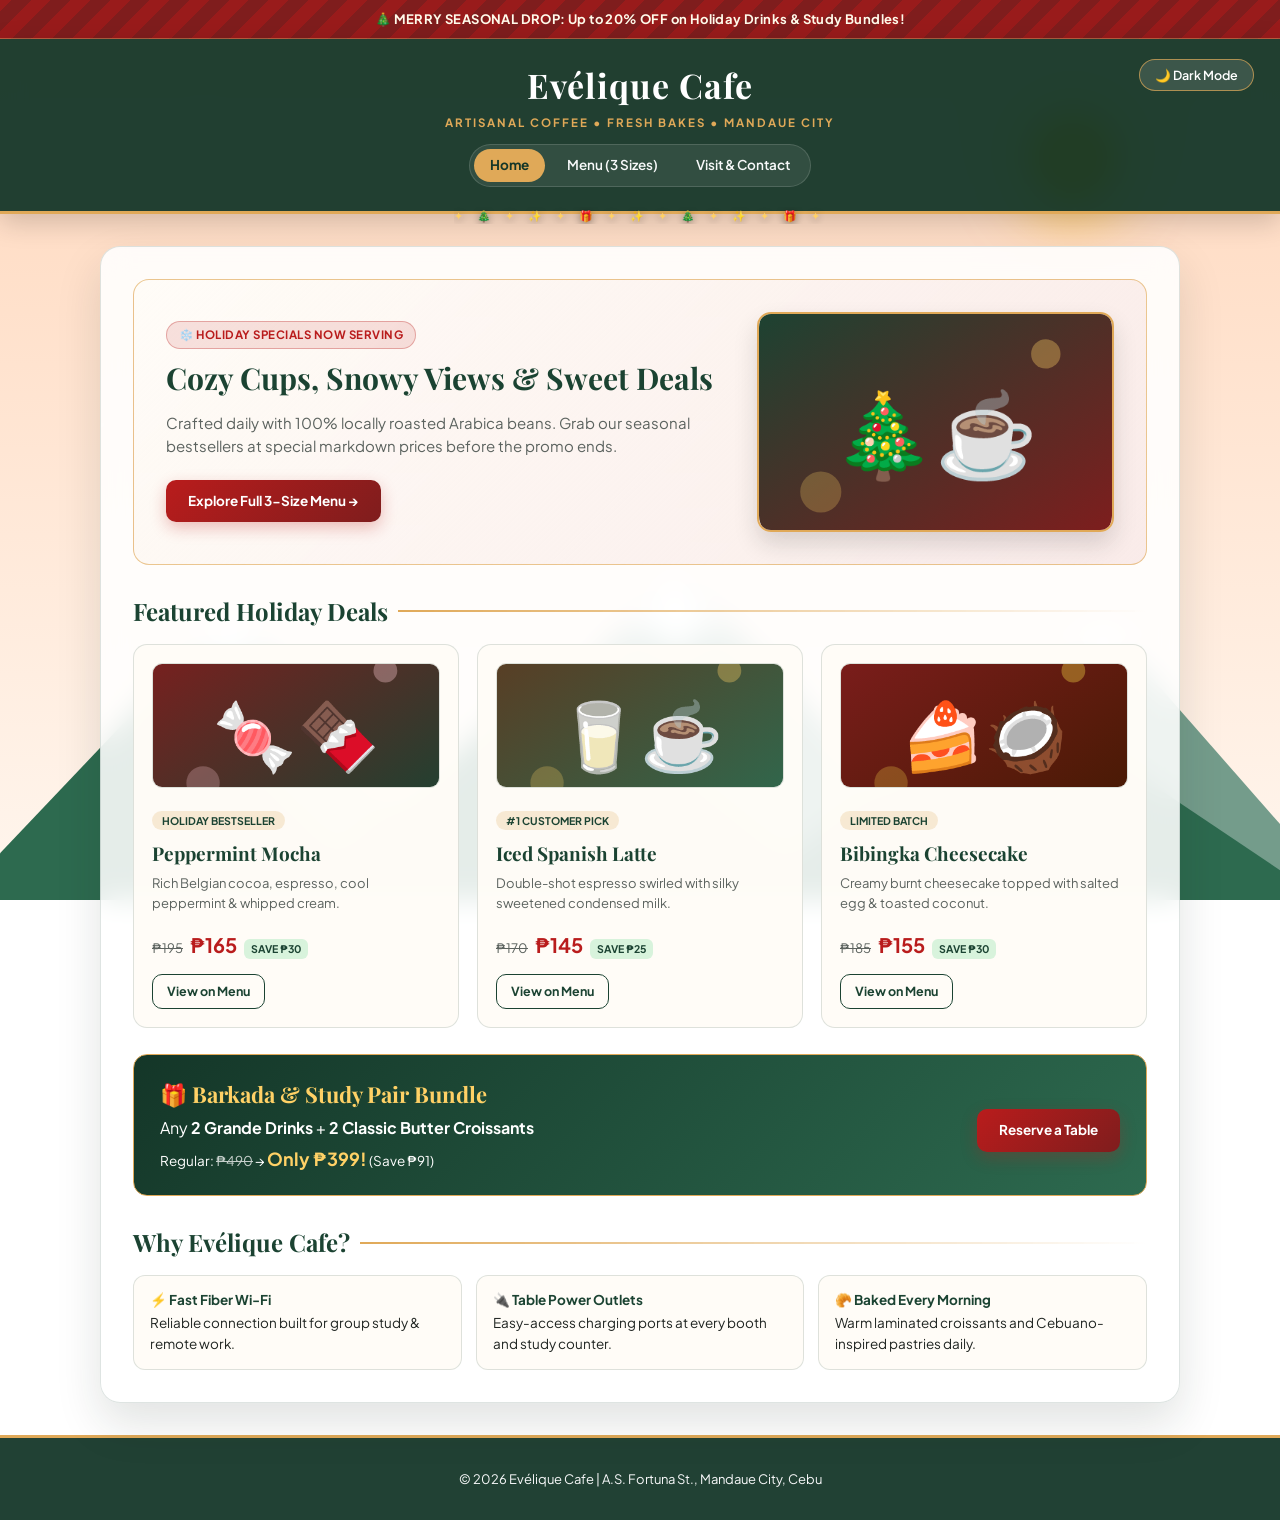
==== commit 99ca9202: "Revise holiday promotions and layout in index.html Updated promotional text and adjusted layout for " ====
--- a/index.html
+++ b/index.html
@@ -10,6 +10,7 @@
 
     <div class="scenic-bg">
         <div class="stars"></div>
+        <div class="snow-layer"></div>
         <div class="celestial-orb"></div>
 
         <div class="sleigh-container">
@@ -40,7 +41,7 @@
     </div>
 
     <div class="holiday-banner">
-        🎄 SEASONAL DROP: Up to 20% OFF on Signature Holiday Drinks & Study Bundles!
+        🎄 MERRY SEASONAL DROP: Up to 20% OFF on Holiday Drinks & Study Bundles!
     </div>
 
     <header>
@@ -56,16 +57,20 @@
 
     <div class="container">
         <div class="hero">
-            <span class="promo-pill">🔥 LIMITED TIME HOLIDAY OFFER</span>
-            <h2>Cozy Cups, Mountain Views & Sweet Deals</h2>
-            <p>Crafted daily with 100% locally roasted Arabica beans. Grab our seasonal bestsellers at special markdown prices before the promo ends.</p>
-            <a href="menu.html" class="btn">Explore Full 3-Size Menu →</a>
+            <div>
+                <span class="promo-pill">❄️ HOLIDAY SPECIALS NOW SERVING</span>
+                <h2>Cozy Cups, Snowy Views & Sweet Deals</h2>
+                <p>Crafted daily with 100% locally roasted Arabica beans. Grab our seasonal bestsellers at special markdown prices before the promo ends.</p>
+                <a href="menu.html" class="btn">Explore Full 3-Size Menu →</a>
+            </div>
+            <img class="hero-art" data-placeholder="hero" alt="Evélique Cafe Christmas Coffee Banner">
         </div>
 
         <h2>Featured Holiday Deals</h2>
         <div class="card-row">
             <div class="card">
                 <div>
+                    <img class="card-thumb" data-placeholder="peppermint" alt="Peppermint Mocha">
                     <span class="badge">Holiday Bestseller</span>
                     <h3>Peppermint Mocha</h3>
                     <p>Rich Belgian cocoa, espresso, cool peppermint & whipped cream.</p>
@@ -82,6 +87,7 @@
 
             <div class="card">
                 <div>
+                    <img class="card-thumb" data-placeholder="spanish" alt="Iced Spanish Latte">
                     <span class="badge">#1 Customer Pick</span>
                     <h3>Iced Spanish Latte</h3>
                     <p>Double-shot espresso swirled with silky sweetened condensed milk.</p>
@@ -98,6 +104,7 @@
 
             <div class="card">
                 <div>
+                    <img class="card-thumb" data-placeholder="cheesecake" alt="Bibingka Cheesecake">
                     <span class="badge">Limited Batch</span>
                     <h3>Bibingka Cheesecake</h3>
                     <p>Creamy burnt cheesecake topped with salted egg & toasted coconut.</p>
@@ -117,16 +124,15 @@
             <div>
                 <h3>🎁 Barkada & Study Pair Bundle</h3>
                 <p style="margin:0;">Any <strong>2 Grande Drinks</strong> + <strong>2 Classic Butter Croissants</strong></p>
-                <p style="margin:6px 0 0 0; font-size: 14px;">
+                <p style="margin:5px 0 0 0; font-size: 13.5px;">
                     Regular: <span style="text-decoration: line-through; opacity: 0.75;">₱490</span> → 
-                    <strong style="font-size: 19px; color: #ffd166;">Only ₱399!</strong> (Save ₱91)
+                    <strong style="font-size: 18px; color: #ffd166;">Only ₱399!</strong> (Save ₱91)
                 </p>
             </div>
             <a href="contact.html" class="btn">Reserve a Table</a>
         </div>
 
         <h2>Why Evélique Cafe?</h2>
-        <p style="color: var(--text-muted); margin-top: 0;">Located along A.S. Fortuna St. in Mandaue City, Evélique Cafe was built for late-night study sessions, quiet coffee dates, and sweet cravings.</p>
         <div class="perks-grid">
             <div class="perk-item">
                 <strong>⚡ Fast Fiber Wi-Fi</strong>
--- a/style.css
+++ b/style.css
@@ -8,51 +8,53 @@
     --mountain-back: #749c8b;
     --mountain-front: #2d6a4f;
     --snow-cap: #ffffff;
-    --sleigh-color: #9b2226;
+    --sleigh-color: #b91c1c;
     --star-opacity: 0;
-
-    --card-bg: rgba(255, 255, 255, 0.86);
-    --card-inner: rgba(255, 252, 247, 0.94);
+    --flake-opacity: 0.72;
+
+    --card-bg: rgba(255, 255, 255, 0.88);
+    --card-inner: rgba(255, 252, 247, 0.96);
     --text-main: #1f2421;
     --text-muted: #5c635f;
-    --header-bg: rgba(20, 54, 40, 0.92);
+    --header-bg: rgba(20, 54, 40, 0.94);
     --accent-primary: #1b4332;
     --accent-secondary: #2d6a4f;
-    --accent-red: #a4161a;
-    --accent-gold: #d4a373;
+    --accent-red: #b91c1c;
+    --accent-gold: #e0a958;
     --border-color: rgba(27, 67, 50, 0.14);
-    --shadow-soft: 0 20px 45px rgba(20, 40, 30, 0.12);
-    --shadow-hover: 0 14px 28px rgba(20, 40, 30, 0.18);
+    --shadow-soft: 0 20px 45px rgba(20, 40, 30, 0.13);
+    --shadow-hover: 0 14px 28px rgba(20, 40, 30, 0.2);
 }
 
 body.dark-mode {
-    --sky-top: #090e24;
-    --sky-bottom: #192440;
-    --sun-moon-color: #f8f9fa;
-    --sun-moon-glow: rgba(248, 249, 250, 0.45);
+    --sky-top: #080d22;
+    --sky-bottom: #18233f;
+    --sun-moon-color: #fff3b0;
+    --sun-moon-glow: rgba(255, 243, 176, 0.45);
     --mountain-back: #1b2845;
     --mountain-front: #0d1629;
     --snow-cap: #cbd5e1;
     --sleigh-color: #ffd166;
     --star-opacity: 1;
-
-    --card-bg: rgba(16, 24, 44, 0.84);
-    --card-inner: rgba(26, 37, 64, 0.9);
+    --flake-opacity: 0.9;
+
+    --card-bg: rgba(15, 23, 42, 0.86);
+    --card-inner: rgba(25, 36, 62, 0.92);
     --text-main: #f1f5f9;
     --text-muted: #94a3b8;
-    --header-bg: rgba(11, 19, 36, 0.94);
+    --header-bg: rgba(10, 18, 34, 0.95);
     --accent-primary: #52b788;
     --accent-secondary: #40916c;
     --accent-red: #ef476f;
     --accent-gold: #ffd166;
-    --border-color: rgba(255, 255, 255, 0.1);
-    --shadow-soft: 0 24px 50px rgba(0, 0, 0, 0.45);
-    --shadow-hover: 0 16px 32px rgba(0, 0, 0, 0.6);
+    --border-color: rgba(255, 255, 255, 0.11);
+    --shadow-soft: 0 24px 50px rgba(0, 0, 0, 0.48);
+    --shadow-hover: 0 16px 32px rgba(0, 0, 0, 0.62);
 }
 
 * {
     box-sizing: border-box;
-    transition: background-color 0.4s ease, color 0.35s ease, border-color 0.35s ease, box-shadow 0.3s ease;
+    transition: background-color 0.35s ease, color 0.3s ease, border-color 0.3s ease, box-shadow 0.3s ease;
 }
 
 body {
@@ -60,14 +62,14 @@
     margin: 0;
     padding: 0;
     color: var(--text-main);
-    line-height: 1.65;
+    line-height: 1.55;
     min-height: 100vh;
     overflow-x: hidden;
     display: flex;
     flex-direction: column;
 }
 
-/* SCENIC BACKGROUND */
+/* SCENIC CHRISTMAS BACKGROUND */
 .scenic-bg {
     position: fixed;
     inset: 0;
@@ -79,7 +81,7 @@
 .stars {
     position: absolute;
     width: 100%;
-    height: 60%;
+    height: 62%;
     opacity: var(--star-opacity);
     transition: opacity 0.7s ease;
     background-image:
@@ -91,12 +93,38 @@
         radial-gradient(2px 2px at 22% 36%, #fff, transparent),
         radial-gradient(1.5px 1.5px at 64% 9%, #fff, transparent),
         radial-gradient(2px 2px at 82% 40%, #fff, transparent);
-    animation: twinkle 3.5s infinite alternate;
+    animation: twinkle 3.2s infinite alternate;
 }
 
 @keyframes twinkle {
-    0% { opacity: calc(var(--star-opacity) * 0.5); }
+    0% { opacity: calc(var(--star-opacity) * 0.45); }
     100% { opacity: var(--star-opacity); }
+}
+
+.snow-layer {
+    position: absolute;
+    inset: -20% 0 0 0;
+    pointer-events: none;
+    opacity: var(--flake-opacity);
+    background-image:
+        radial-gradient(3px 3px at 8% 12%, #ffffff, transparent),
+        radial-gradient(2px 2px at 24% 28%, #ffffff, transparent),
+        radial-gradient(3.5px 3.5px at 41% 8%, #fff8eb, transparent),
+        radial-gradient(2px 2px at 57% 22%, #ffffff, transparent),
+        radial-gradient(3px 3px at 73% 15%, #ffffff, transparent),
+        radial-gradient(2.5px 2.5px at 88% 32%, #fff8eb, transparent),
+        radial-gradient(2px 2px at 16% 52%, #ffffff, transparent),
+        radial-gradient(3px 3px at 35% 64%, #ffffff, transparent),
+        radial-gradient(2px 2px at 66% 58%, #ffffff, transparent),
+        radial-gradient(3px 3px at 84% 72%, #ffffff, transparent);
+    background-size: 100% 50%;
+    animation: snowFall 14s linear infinite;
+}
+
+@keyframes snowFall {
+    0% { transform: translateY(0) translateX(0); }
+    50% { transform: translateY(25%) translateX(12px); }
+    100% { transform: translateY(50%) translateX(-8px); }
 }
 
 .celestial-orb {
@@ -117,12 +145,12 @@
 
 .sleigh-container {
     position: absolute;
-    top: 16%;
-    left: -160px;
-    width: 135px;
+    top: 15%;
+    left: -170px;
+    width: 140px;
     color: var(--sleigh-color);
-    animation: flySleigh 26s linear infinite;
-    opacity: 0.9;
+    animation: flySleigh 25s linear infinite;
+    opacity: 0.92;
 }
 
 @keyframes flySleigh {
@@ -138,29 +166,36 @@
     bottom: 0;
     left: 0;
     width: 100%;
-    height: 46vh;
-    min-height: 240px;
+    height: 45vh;
+    min-height: 230px;
 }
 
 .mountain-back { fill: var(--mountain-back); transition: fill 0.6s ease; }
 .mountain-front { fill: var(--mountain-front); transition: fill 0.6s ease; }
 .snow-cap { fill: var(--snow-cap); transition: fill 0.6s ease; }
 
-/* TOP BANNER & HEADER */
+/* TOP BANNER & FESTIVE HEADER */
 .holiday-banner {
-    background: linear-gradient(90deg, #7f1d1d, var(--accent-red), #7f1d1d);
-    color: #ffffff;
+    background: repeating-linear-gradient(
+        -45deg,
+        #991b1b,
+        #991b1b 14px,
+        #7f1d1d 14px,
+        #7f1d1d 28px
+    );
+    color: #fffbeb;
     text-align: center;
     padding: 9px 16px;
     font-size: 13px;
-    font-weight: 600;
+    font-weight: 700;
     letter-spacing: 0.4px;
+    border-bottom: 1px solid rgba(255, 215, 130, 0.35);
 }
 
 header {
     background-color: var(--header-bg);
     color: #ffffff;
-    padding: 22px 32px;
+    padding: 20px 32px 24px;
     border-bottom: 3px solid var(--accent-gold);
     display: flex;
     flex-direction: column;
@@ -170,44 +205,58 @@
     z-index: 50;
     backdrop-filter: blur(12px);
     -webkit-backdrop-filter: blur(12px);
-    box-shadow: 0 6px 24px rgba(0, 0, 0, 0.15);
+    box-shadow: 0 8px 26px rgba(0, 0, 0, 0.18);
+}
+
+/* Festive fairy lights / garland strip under header */
+header::after {
+    content: "✦ 🎄 ✦ ✨ ✦ 🎁 ✦ ✨ ✦ 🎄 ✦ ✨ ✦ 🎁 ✦";
+    position: absolute;
+    bottom: -13px;
+    font-size: 11px;
+    letter-spacing: 6px;
+    color: #ffd166;
+    text-shadow: 0 2px 8px rgba(0, 0, 0, 0.45);
+    white-space: nowrap;
+    overflow: hidden;
+    max-width: 100%;
 }
 
 header h1 {
     font-family: 'Playfair Display', Georgia, serif;
     margin: 0;
-    font-size: 36px;
+    font-size: 34px;
     font-weight: 700;
     letter-spacing: 1px;
 }
 
 .tagline {
-    font-size: 12px;
+    font-size: 11.5px;
     color: var(--accent-gold);
-    margin-top: 3px;
+    margin-top: 2px;
     letter-spacing: 2px;
     text-transform: uppercase;
-    font-weight: 600;
+    font-weight: 700;
 }
 
 nav {
-    margin-top: 14px;
+    margin-top: 12px;
     display: flex;
     flex-wrap: wrap;
     justify-content: center;
-    gap: 8px;
+    gap: 6px;
     background: rgba(255, 255, 255, 0.08);
-    padding: 5px;
+    padding: 4px;
     border-radius: 999px;
-    border: 1px solid rgba(255, 255, 255, 0.12);
+    border: 1px solid rgba(255, 255, 255, 0.14);
 }
 
 nav a {
     color: #f8f9fa;
     text-decoration: none;
     font-weight: 600;
-    font-size: 14px;
-    padding: 7px 18px;
+    font-size: 13.5px;
+    padding: 6px 16px;
     border-radius: 999px;
 }
 
@@ -224,33 +273,31 @@
 
 .theme-toggle {
     position: absolute;
-    top: 22px;
-    right: 28px;
+    top: 20px;
+    right: 26px;
     background-color: rgba(255, 255, 255, 0.12);
     color: #ffffff;
-    border: 1px solid rgba(212, 163, 115, 0.65);
-    padding: 8px 16px;
+    border: 1px solid rgba(224, 169, 88, 0.7);
+    padding: 7px 15px;
     border-radius: 999px;
     cursor: pointer;
     font-family: inherit;
     font-weight: 600;
-    font-size: 13px;
-    transition: transform 0.25s cubic-bezier(0.175, 0.885, 0.32, 1.275), background-color 0.3s ease, color 0.3s ease;
+    font-size: 12.5px;
 }
 
 .theme-toggle:hover {
     background-color: var(--accent-gold);
     color: #143628;
-    transform: translateY(-2px);
-}
-
-/* MAIN GLASS CONTAINER */
+}
+
+/* MAIN CONTAINER */
 .container {
     width: 92%;
-    max-width: 1040px;
-    margin: 36px auto;
+    max-width: 1080px;
+    margin: 32px auto;
     background-color: var(--card-bg);
-    padding: 38px;
+    padding: 32px;
     border: 1px solid var(--border-color);
     border-radius: 20px;
     box-shadow: var(--shadow-soft);
@@ -262,11 +309,11 @@
 h2 {
     font-family: 'Playfair Display', Georgia, serif;
     color: var(--accent-primary);
-    font-size: 26px;
-    margin: 36px 0 18px 0;
+    font-size: 24px;
+    margin: 28px 0 14px 0;
     display: flex;
     align-items: center;
-    gap: 12px;
+    gap: 10px;
 }
 
 h2::after {
@@ -286,25 +333,21 @@
     gap: 8px;
     background: linear-gradient(135deg, var(--accent-red), #7f1d1d);
     color: #ffffff;
-    padding: 12px 24px;
+    padding: 11px 22px;
     text-decoration: none;
     border-radius: 10px;
-    margin-top: 12px;
+    margin-top: 10px;
     border: none;
     cursor: pointer;
     font-family: inherit;
-    font-size: 14px;
-    font-weight: 700;
-    letter-spacing: 0.3px;
-    position: relative;
-    overflow: hidden;
-    box-shadow: 0 6px 16px rgba(164, 22, 26, 0.3);
-    transition: transform 0.25s cubic-bezier(0.175, 0.885, 0.32, 1.275), box-shadow 0.25s ease;
+    font-size: 13.5px;
+    font-weight: 700;
+    box-shadow: 0 6px 16px rgba(185, 28, 28, 0.28);
 }
 
 .btn:hover {
     transform: translateY(-2px);
-    box-shadow: 0 10px 22px rgba(164, 22, 26, 0.45);
+    box-shadow: 0 10px 22px rgba(185, 28, 28, 0.42);
 }
 
 .btn-outline {
@@ -312,124 +355,135 @@
     border: 1.5px solid var(--accent-primary);
     color: var(--accent-primary);
     box-shadow: none;
-    padding: 8px 16px;
-    font-size: 13px;
-    margin-top: 10px;
+    padding: 7px 14px;
+    font-size: 12.5px;
 }
 
 .btn-outline:hover {
     background: var(--accent-primary);
     color: #ffffff;
-    box-shadow: 0 6px 14px rgba(27, 67, 50, 0.25);
-}
-
-/* HERO SECTION */
+}
+
+/* HERO SECTION WITH ARTWORK */
 .hero {
-    background: linear-gradient(135deg, var(--card-inner), rgba(212, 163, 115, 0.14));
-    border: 1px solid rgba(212, 163, 115, 0.55);
-    padding: 48px 32px;
-    text-align: center;
+    background: linear-gradient(135deg, var(--card-inner), rgba(185, 28, 28, 0.08));
+    border: 1.5px solid rgba(224, 169, 88, 0.65);
+    padding: 32px;
     border-radius: 16px;
-    margin-bottom: 34px;
-    position: relative;
+    margin-bottom: 28px;
+    display: grid;
+    grid-template-columns: 1.35fr 0.85fr;
+    gap: 24px;
+    align-items: center;
 }
 
 .hero h2 {
-    justify-content: center;
-    font-size: 34px;
-    margin: 6px 0 12px 0;
-    color: var(--accent-primary);
+    justify-content: flex-start;
+    font-size: 30px;
+    margin: 6px 0 10px 0;
 }
 
 .hero h2::after { display: none; }
 
 .hero p {
-    max-width: 620px;
-    margin: 0 auto 14px auto;
     color: var(--text-muted);
-    font-size: 16px;
+    font-size: 15px;
+    margin: 0 0 12px 0;
+}
+
+.hero-art {
+    width: 100%;
+    max-height: 220px;
+    object-fit: cover;
+    border-radius: 14px;
+    border: 2px solid var(--accent-gold);
+    box-shadow: 0 12px 24px rgba(0, 0, 0, 0.14);
 }
 
 .promo-pill {
     display: inline-block;
-    background-color: rgba(164, 22, 26, 0.12);
+    background-color: rgba(185, 28, 28, 0.12);
     color: var(--accent-red);
-    border: 1px solid rgba(164, 22, 26, 0.3);
-    padding: 5px 14px;
+    border: 1px solid rgba(185, 28, 28, 0.3);
+    padding: 4px 12px;
     border-radius: 999px;
-    font-size: 12px;
-    font-weight: 700;
-    letter-spacing: 0.6px;
-    margin-bottom: 8px;
+    font-size: 11.5px;
+    font-weight: 700;
+    letter-spacing: 0.5px;
 }
 
 /* FEATURED CARDS */
 .card-row {
     display: grid;
-    grid-template-columns: repeat(auto-fit, minmax(265px, 1fr));
-    gap: 20px;
-    margin-top: 18px;
+    grid-template-columns: repeat(auto-fit, minmax(260px, 1fr));
+    gap: 18px;
 }
 
 .card {
     background-color: var(--card-inner);
     border: 1px solid var(--border-color);
-    border-radius: 16px;
-    padding: 24px;
-    text-align: left;
+    border-radius: 14px;
+    padding: 18px;
     display: flex;
     flex-direction: column;
     justify-content: space-between;
-    transition: transform 0.3s ease, box-shadow 0.3s ease, border-color 0.3s ease;
 }
 
 .card:hover {
-    transform: translateY(-5px);
+    transform: translateY(-4px);
     box-shadow: var(--shadow-hover);
     border-color: var(--accent-gold);
+}
+
+.card-thumb {
+    width: 100%;
+    height: 125px;
+    object-fit: cover;
+    border-radius: 10px;
+    margin-bottom: 12px;
+    border: 1px solid var(--border-color);
 }
 
 .card h3 {
     font-family: 'Playfair Display', Georgia, serif;
     color: var(--accent-primary);
-    font-size: 21px;
-    margin: 12px 0 6px 0;
+    font-size: 19px;
+    margin: 8px 0 4px 0;
 }
 
 .card p {
     color: var(--text-muted);
-    font-size: 14px;
-    margin: 0 0 14px 0;
+    font-size: 13px;
+    margin: 0 0 10px 0;
 }
 
 .badge {
     align-self: flex-start;
-    background-color: rgba(212, 163, 115, 0.22);
+    background-color: rgba(224, 169, 88, 0.22);
     color: var(--accent-primary);
-    font-size: 11px;
-    font-weight: 700;
-    padding: 4px 11px;
+    font-size: 10.5px;
+    font-weight: 700;
+    padding: 3px 10px;
     border-radius: 999px;
     text-transform: uppercase;
-    letter-spacing: 0.5px;
 }
 
 .price-box {
     display: flex;
     align-items: baseline;
-    gap: 8px;
-    margin: 8px 0 6px 0;
-}
-
-.old-price { text-decoration: line-through; color: var(--text-muted); font-size: 14px; }
-.new-price { color: var(--accent-red); font-weight: 700; font-size: 22px; }
+    gap: 7px;
+    margin: 6px 0 4px 0;
+}
+
+.old-price { text-decoration: line-through; color: var(--text-muted); font-size: 13px; }
+.new-price { color: var(--accent-red); font-weight: 700; font-size: 20px; }
 
 .save-tag {
     background-color: #d8f3dc;
     color: #1b4332;
-    font-size: 11px;
-    font-weight: 700;
-    padding: 3px 8px;
+    font-size: 10.5px;
+    font-weight: 700;
+    padding: 2px 7px;
     border-radius: 6px;
 }
 
@@ -437,250 +491,236 @@
 .bundle-box {
     background: linear-gradient(135deg, #143628, #2d6a4f);
     color: #ffffff;
-    padding: 28px 32px;
-    border-radius: 16px;
-    margin-top: 36px;
+    padding: 22px 26px;
+    border-radius: 14px;
+    margin-top: 26px;
     border: 1.5px solid var(--accent-gold);
     display: flex;
     justify-content: space-between;
     align-items: center;
     flex-wrap: wrap;
-    gap: 20px;
-    box-shadow: 0 14px 30px rgba(20, 54, 40, 0.25);
+    gap: 16px;
 }
 
 .bundle-box h3 {
-    margin: 0 0 6px 0;
+    margin: 0 0 4px 0;
     color: #ffd166;
     font-family: 'Playfair Display', Georgia, serif;
-    font-size: 24px;
-}
-
-/* WHY US PERKS */
+    font-size: 22px;
+}
+
 .perks-grid {
     display: grid;
-    grid-template-columns: repeat(auto-fit, minmax(210px, 1fr));
-    gap: 16px;
-    margin-top: 18px;
+    grid-template-columns: repeat(auto-fit, minmax(200px, 1fr));
+    gap: 14px;
 }
 
 .perk-item {
     background: var(--card-inner);
     border: 1px solid var(--border-color);
     border-radius: 12px;
-    padding: 16px 18px;
-    font-size: 14px;
+    padding: 14px 16px;
+    font-size: 13.5px;
 }
 
 .perk-item strong {
     display: block;
     color: var(--accent-primary);
-    margin-bottom: 3px;
-}
-
-/* MENU PAGE: FILTER BAR & MODERN MENU GRID */
+    margin-bottom: 2px;
+}
+
+/* COMPACT MENU LAYOUT (LESS SCROLLING) */
 .menu-toolbar {
     display: flex;
     justify-content: space-between;
     align-items: center;
     flex-wrap: wrap;
-    gap: 14px;
-    margin-bottom: 24px;
-    padding-bottom: 18px;
+    gap: 12px;
+    margin-bottom: 18px;
+    padding-bottom: 14px;
     border-bottom: 1px solid var(--border-color);
 }
 
 .filter-tabs {
     display: flex;
     flex-wrap: wrap;
-    gap: 8px;
+    gap: 6px;
 }
 
 .filter-btn {
     background: var(--card-inner);
     color: var(--text-main);
     border: 1px solid var(--border-color);
-    padding: 8px 16px;
+    padding: 6px 14px;
     border-radius: 999px;
     font-family: inherit;
-    font-size: 13px;
+    font-size: 12.5px;
     font-weight: 600;
     cursor: pointer;
 }
 
-.filter-btn:hover {
-    border-color: var(--accent-gold);
-}
+.filter-btn:hover { border-color: var(--accent-gold); }
 
 .filter-btn.active {
-    background: var(--accent-primary);
+    background: var(--accent-red);
     color: #ffffff;
-    border-color: var(--accent-primary);
-}
-
-body.dark-mode .filter-btn.active {
-    color: #0d1629;
+    border-color: var(--accent-red);
 }
 
 .size-guide {
     display: flex;
-    gap: 12px;
+    gap: 10px;
     background-color: var(--card-inner);
-    padding: 8px 16px;
+    padding: 6px 14px;
     border-radius: 999px;
     border: 1px solid var(--border-color);
-    font-size: 13px;
+    font-size: 12px;
     flex-wrap: wrap;
 }
 
 .size-guide span { font-weight: 700; color: var(--accent-primary); }
+
+.menu-section { margin-bottom: 16px; }
+.menu-section h2 { font-size: 20px; margin: 16px 0 10px 0; }
+.menu-section:first-of-type h2 { margin-top: 4px; }
 
 .menu-grid {
     display: grid;
-    grid-template-columns: repeat(auto-fill, minmax(300px, 1fr));
-    gap: 18px;
-    margin-bottom: 24px;
+    grid-template-columns: repeat(auto-fill, minmax(310px, 1fr));
+    gap: 12px;
 }
 
 .menu-card {
     background: var(--card-inner);
     border: 1px solid var(--border-color);
-    border-radius: 14px;
-    padding: 20px;
-    display: flex;
-    flex-direction: column;
-    justify-content: space-between;
-    gap: 14px;
-    transition: transform 0.25s ease, box-shadow 0.25s ease, border-color 0.25s ease;
+    border-radius: 12px;
+    padding: 12px 14px;
+    display: flex;
+    align-items: center;
+    gap: 12px;
 }
 
 .menu-card:hover {
-    transform: translateY(-4px);
+    transform: translateY(-2px);
     box-shadow: var(--shadow-hover);
     border-color: var(--accent-gold);
 }
 
+.menu-img {
+    width: 62px;
+    height: 62px;
+    flex-shrink: 0;
+    border-radius: 10px;
+    object-fit: cover;
+    border: 1px solid var(--border-color);
+}
+
+.menu-body {
+    flex: 1;
+    min-width: 0;
+}
+
 .menu-card-header {
     display: flex;
     justify-content: space-between;
-    align-items: flex-start;
-    gap: 10px;
+    align-items: center;
+    gap: 6px;
 }
 
 .item-name {
     font-family: 'Playfair Display', Georgia, serif;
     font-weight: 700;
-    font-size: 18px;
+    font-size: 15.5px;
     color: var(--accent-primary);
     margin: 0;
+    white-space: nowrap;
+    overflow: hidden;
+    text-overflow: ellipsis;
 }
 
 .item-desc {
-    font-size: 13.5px;
+    font-size: 12px;
     color: var(--text-muted);
-    margin: 6px 0 0 0;
+    margin: 2px 0 7px 0;
+    display: -webkit-box;
+    -webkit-line-clamp: 1;
+    -webkit-box-orient: vertical;
+    overflow: hidden;
 }
 
 .hot-tag {
     background-color: var(--accent-red);
     color: #fff;
     font-family: 'Plus Jakarta Sans', sans-serif;
-    font-size: 10px;
-    font-weight: 700;
+    font-size: 9px;
+    font-weight: 700;
+    padding: 2px 7px;
+    border-radius: 999px;
+    flex-shrink: 0;
+}
+
+.size-pills {
+    display: flex;
+    gap: 6px;
+    flex-wrap: wrap;
+}
+
+.size-pill {
+    background: rgba(224, 169, 88, 0.14);
+    border: 1px solid var(--border-color);
+    border-radius: 6px;
     padding: 3px 8px;
-    border-radius: 999px;
-    letter-spacing: 0.4px;
-    white-space: nowrap;
-}
-
-.size-pills {
-    display: grid;
-    grid-template-columns: repeat(3, 1fr);
-    gap: 8px;
-    padding-top: 12px;
-    border-top: 1px dashed var(--border-color);
-}
-
-.size-pill {
-    background: rgba(212, 163, 115, 0.1);
-    border: 1px solid var(--border-color);
-    border-radius: 8px;
-    padding: 7px 6px;
-    text-align: center;
-}
-
-.size-pill small {
-    display: block;
-    font-size: 11px;
-    color: var(--text-muted);
-    font-weight: 600;
-}
-
-.size-pill strong {
-    display: block;
-    font-size: 14px;
+    font-size: 11.5px;
     color: var(--text-main);
 }
 
-.single-price-bar {
-    display: flex;
-    justify-content: space-between;
-    align-items: center;
-    padding-top: 12px;
-    border-top: 1px dashed var(--border-color);
-}
-
-.single-price-bar span {
-    font-size: 12px;
-    color: var(--text-muted);
-    font-weight: 600;
-}
-
-.single-price-bar strong {
-    font-size: 18px;
+.size-pill small { color: var(--text-muted); font-weight: 600; margin-right: 3px; }
+.size-pill strong { color: var(--accent-primary); }
+
+.single-price-chip {
+    background: rgba(185, 28, 28, 0.1);
+    border: 1px solid rgba(185, 28, 28, 0.25);
     color: var(--accent-red);
-}
-
-/* CONTACT PAGE 2-COLUMN LAYOUT */
+    font-weight: 700;
+    font-size: 13px;
+    padding: 3px 10px;
+    border-radius: 6px;
+    display: inline-block;
+}
+
+/* CONTACT 2-COLUMN */
 .contact-grid {
     display: grid;
     grid-template-columns: 1fr 1.25fr;
-    gap: 32px;
+    gap: 24px;
     align-items: start;
 }
 
-.info-panel {
+.info-panel, .form-panel {
     background: var(--card-inner);
     border: 1px solid var(--border-color);
-    border-radius: 16px;
-    padding: 26px;
+    border-radius: 14px;
+    padding: 22px;
 }
 
 .info-list {
     list-style: none;
     padding: 0;
-    margin: 14px 0 22px 0;
+    margin: 10px 0 18px 0;
 }
 
 .info-list li {
-    padding: 10px 0;
+    padding: 8px 0;
     border-bottom: 1px solid var(--border-color);
-    font-size: 14.5px;
+    font-size: 14px;
 }
 
 .info-list li:last-child { border-bottom: none; }
-
-.form-panel {
-    background: var(--card-inner);
-    border: 1px solid var(--border-color);
-    border-radius: 16px;
-    padding: 28px;
-}
 
 form label {
     display: block;
-    margin-top: 14px;
-    font-size: 13.5px;
+    margin-top: 12px;
+    font-size: 13px;
     font-weight: 700;
     color: var(--accent-primary);
 }
@@ -689,27 +729,27 @@
 
 form input, form textarea {
     width: 100%;
-    padding: 12px 14px;
-    margin-top: 6px;
+    padding: 10px 13px;
+    margin-top: 5px;
     border: 1px solid var(--border-color);
     background-color: var(--card-bg);
     color: var(--text-main);
     border-radius: 10px;
     font-family: inherit;
-    font-size: 14.5px;
+    font-size: 14px;
 }
 
 form input:focus, form textarea:focus {
     outline: none;
     border-color: var(--accent-gold);
-    box-shadow: 0 0 0 3px rgba(212, 163, 115, 0.25);
+    box-shadow: 0 0 0 3px rgba(224, 169, 88, 0.25);
 }
 
 #status-msg {
-    margin-top: 16px;
+    margin-top: 14px;
     font-weight: 600;
-    font-size: 14px;
-    padding: 12px 14px;
+    font-size: 13.5px;
+    padding: 11px 13px;
     border-radius: 10px;
     display: none;
 }
@@ -718,15 +758,16 @@
     background-color: var(--header-bg);
     color: #f8f9fa;
     text-align: center;
-    padding: 22px;
+    padding: 18px;
     margin-top: auto;
-    font-size: 13.5px;
+    font-size: 13px;
     border-top: 3px solid var(--accent-gold);
 }
 
-@media (max-width: 780px) {
+@media (max-width: 820px) {
+    .hero { grid-template-columns: 1fr; text-align: center; }
+    .hero h2 { justify-content: center; }
     .contact-grid { grid-template-columns: 1fr; }
-    .theme-toggle { position: static; margin-top: 12px; }
-    .container { padding: 24px 18px; width: 94%; }
-    .hero h2 { font-size: 26px; }
-}
+    .theme-toggle { position: static; margin-top: 10px; }
+    .container { padding: 20px 16px; width: 94%; }
+}
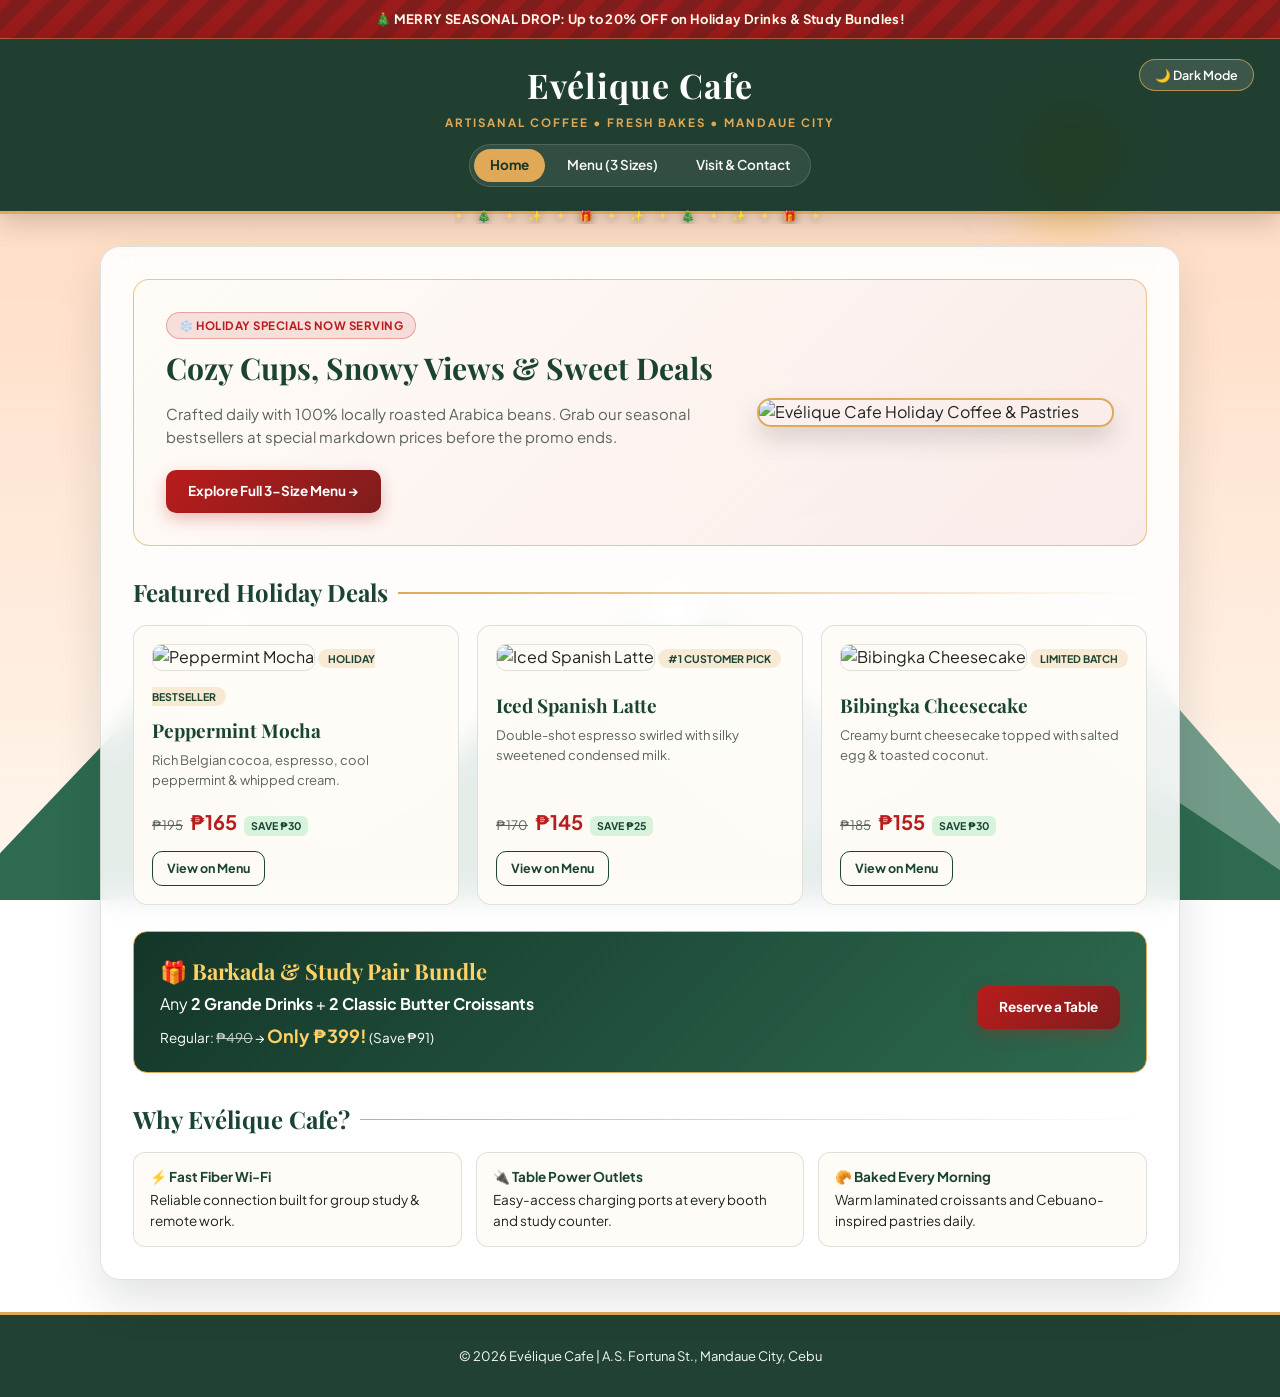
==== commit ffe69e04: "Update index.html" ====
--- a/index.html
+++ b/index.html
@@ -63,14 +63,14 @@
                 <p>Crafted daily with 100% locally roasted Arabica beans. Grab our seasonal bestsellers at special markdown prices before the promo ends.</p>
                 <a href="menu.html" class="btn">Explore Full 3-Size Menu →</a>
             </div>
-            <img class="hero-art" data-placeholder="hero" alt="Evélique Cafe Christmas Coffee Banner">
+            <img class="hero-art" src="images/hero-cafe.jpg" alt="Evélique Cafe Holiday Coffee & Pastries">
         </div>
 
         <h2>Featured Holiday Deals</h2>
         <div class="card-row">
             <div class="card">
                 <div>
-                    <img class="card-thumb" data-placeholder="peppermint" alt="Peppermint Mocha">
+                    <img class="card-thumb" src="images/peppermint-mocha.jpg" alt="Peppermint Mocha">
                     <span class="badge">Holiday Bestseller</span>
                     <h3>Peppermint Mocha</h3>
                     <p>Rich Belgian cocoa, espresso, cool peppermint & whipped cream.</p>
@@ -87,7 +87,7 @@
 
             <div class="card">
                 <div>
-                    <img class="card-thumb" data-placeholder="spanish" alt="Iced Spanish Latte">
+                    <img class="card-thumb" src="images/spanish-latte.jpg" alt="Iced Spanish Latte">
                     <span class="badge">#1 Customer Pick</span>
                     <h3>Iced Spanish Latte</h3>
                     <p>Double-shot espresso swirled with silky sweetened condensed milk.</p>
@@ -104,7 +104,7 @@
 
             <div class="card">
                 <div>
-                    <img class="card-thumb" data-placeholder="cheesecake" alt="Bibingka Cheesecake">
+                    <img class="card-thumb" src="images/bibingka-cheesecake.jpg" alt="Bibingka Cheesecake">
                     <span class="badge">Limited Batch</span>
                     <h3>Bibingka Cheesecake</h3>
                     <p>Creamy burnt cheesecake topped with salted egg & toasted coconut.</p>
--- a/style.css
+++ b/style.css
@@ -764,6 +764,169 @@
     border-top: 3px solid var(--accent-gold);
 }
 
+/* CLICKABLE MENU CARDS & ITEM DETAILS MODAL */
+.menu-card {
+    cursor: pointer;
+    position: relative;
+}
+
+.menu-card::after {
+    content: "Details →";
+    position: absolute;
+    bottom: 10px;
+    right: 12px;
+    font-size: 11px;
+    font-weight: 700;
+    color: var(--accent-gold);
+    opacity: 0;
+    transform: translateX(-4px);
+    transition: opacity 0.2s ease, transform 0.2s ease;
+}
+
+.menu-card:hover::after {
+    opacity: 1;
+    transform: translateX(0);
+}
+
+.modal-backdrop {
+    position: fixed;
+    inset: 0;
+    background: rgba(10, 18, 30, 0.68);
+    backdrop-filter: blur(6px);
+    -webkit-backdrop-filter: blur(6px);
+    display: none;
+    align-items: center;
+    justify-content: center;
+    padding: 20px;
+    z-index: 200;
+}
+
+.modal-backdrop.open {
+    display: flex;
+    animation: fadeIn 0.2s ease;
+}
+
+@keyframes fadeIn {
+    from { opacity: 0; }
+    to { opacity: 1; }
+}
+
+.modal-card {
+    background: var(--card-inner);
+    color: var(--text-main);
+    border: 1.5px solid var(--accent-gold);
+    border-radius: 18px;
+    max-width: 460px;
+    width: 100%;
+    padding: 24px;
+    position: relative;
+    box-shadow: 0 24px 60px rgba(0, 0, 0, 0.45);
+    animation: popUp 0.25s cubic-bezier(0.175, 0.885, 0.32, 1.275);
+}
+
+@keyframes popUp {
+    from { transform: scale(0.92) translateY(10px); opacity: 0; }
+    to { transform: scale(1) translateY(0); opacity: 1; }
+}
+
+.modal-close {
+    position: absolute;
+    top: 14px;
+    right: 14px;
+    width: 32px;
+    height: 32px;
+    border-radius: 50%;
+    border: 1px solid var(--border-color);
+    background: var(--card-bg);
+    color: var(--text-main);
+    font-size: 18px;
+    font-weight: 700;
+    cursor: pointer;
+    display: flex;
+    align-items: center;
+    justify-content: center;
+}
+
+.modal-close:hover {
+    background: var(--accent-red);
+    color: #fff;
+}
+
+.modal-hero-img {
+    width: 100%;
+    height: 165px;
+    object-fit: cover;
+    border-radius: 12px;
+    border: 1px solid var(--border-color);
+    margin-bottom: 14px;
+}
+
+.modal-title {
+    font-family: 'Playfair Display', Georgia, serif;
+    font-size: 24px;
+    color: var(--accent-primary);
+    margin: 4px 0 8px 0;
+}
+
+.modal-desc {
+    font-size: 14px;
+    color: var(--text-muted);
+    margin: 0 0 14px 0;
+}
+
+.modal-meta {
+    display: flex;
+    flex-wrap: wrap;
+    gap: 8px;
+    margin-bottom: 16px;
+}
+
+.meta-chip {
+    background: rgba(224, 169, 88, 0.16);
+    border: 1px solid var(--border-color);
+    border-radius: 999px;
+    padding: 4px 11px;
+    font-size: 12px;
+    font-weight: 600;
+    color: var(--text-main);
+}
+
+.modal-prices {
+    display: grid;
+    grid-template-columns: repeat(auto-fit, minmax(95px, 1fr));
+    gap: 8px;
+    margin-bottom: 16px;
+}
+
+.modal-price-option {
+    background: var(--card-bg);
+    border: 1.5px solid var(--border-color);
+    border-radius: 10px;
+    padding: 10px 8px;
+    text-align: center;
+    cursor: pointer;
+    font-family: inherit;
+    color: var(--text-main);
+}
+
+.modal-price-option.selected,
+.modal-price-option:hover {
+    border-color: var(--accent-red);
+    background: rgba(185, 28, 28, 0.08);
+}
+
+.modal-price-option small {
+    display: block;
+    font-size: 11px;
+    color: var(--text-muted);
+}
+
+.modal-price-option strong {
+    display: block;
+    font-size: 16px;
+    color: var(--accent-red);
+}
+
 @media (max-width: 820px) {
     .hero { grid-template-columns: 1fr; text-align: center; }
     .hero h2 { justify-content: center; }
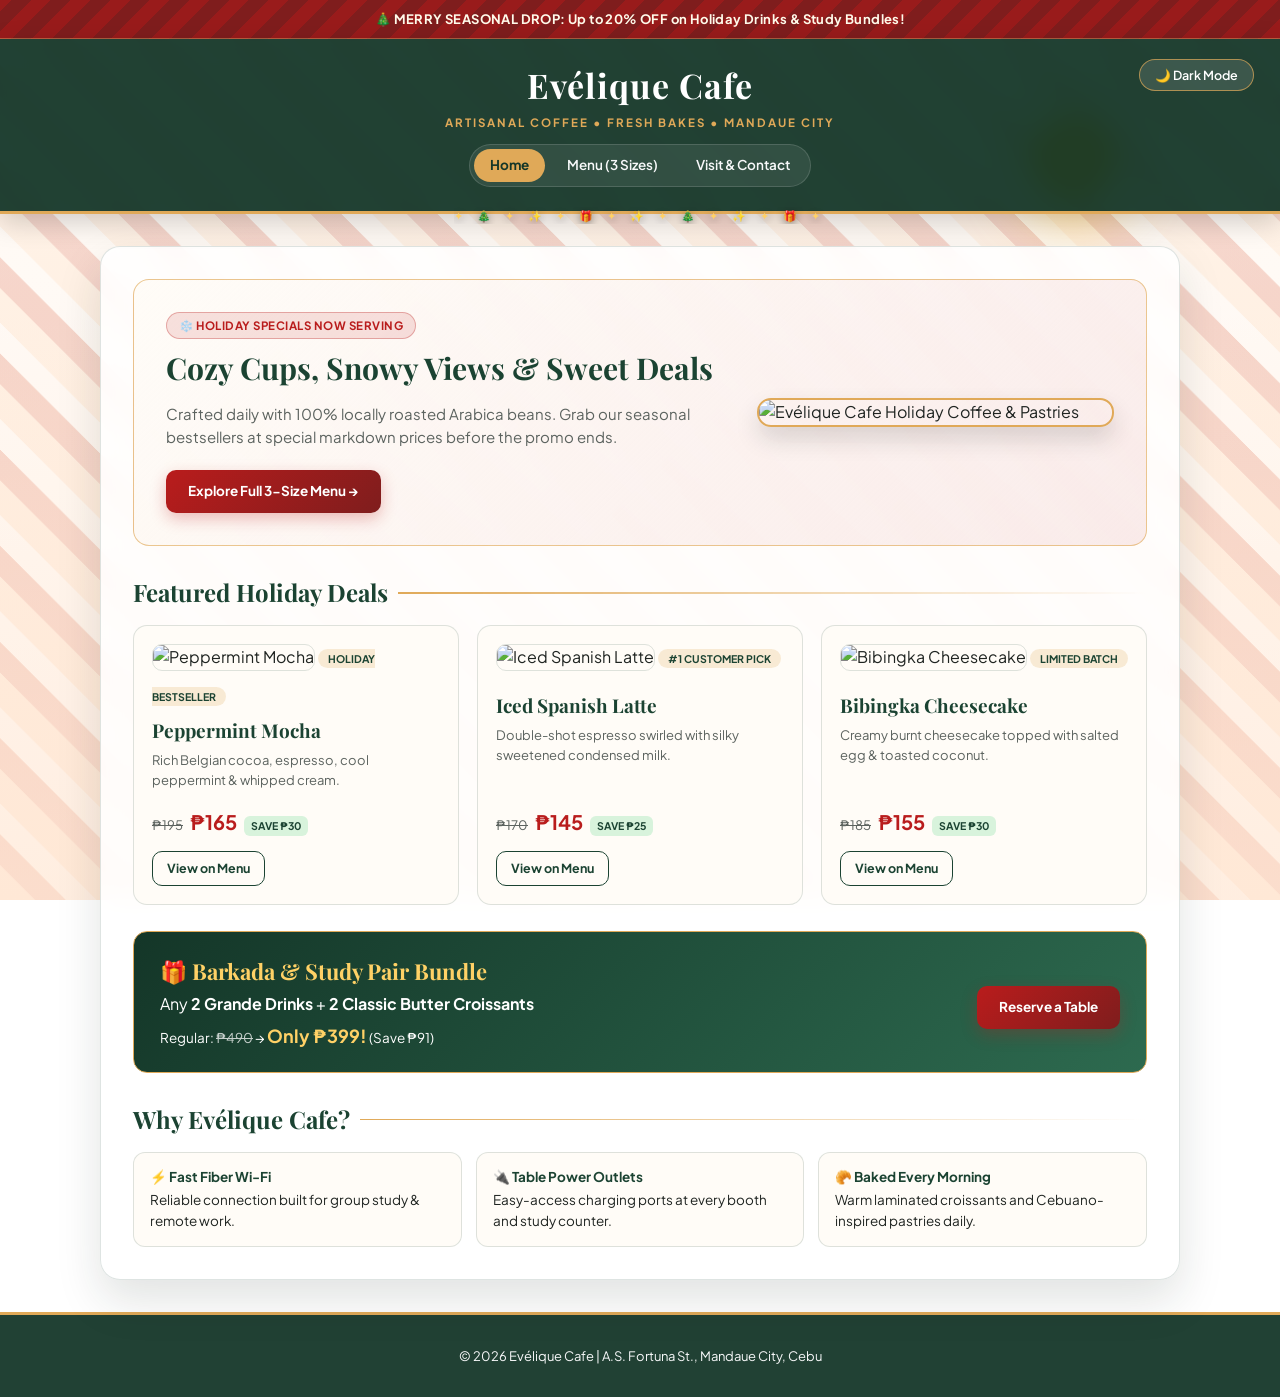
==== commit 3063eb44: "Remove mountains SVG from index.html Removed mountains SVG from scenic background." ====
--- a/index.html
+++ b/index.html
@@ -9,6 +9,7 @@
 <body>
 
     <div class="scenic-bg">
+        <div class="candy-stripes"></div>
         <div class="stars"></div>
         <div class="snow-layer"></div>
         <div class="celestial-orb"></div>
@@ -26,18 +27,6 @@
                 <path d="M40 45 C40 37, 64 37, 64 45 Z"/>
             </svg>
         </div>
-
-        <svg class="mountains-svg" viewBox="0 0 1440 320" preserveAspectRatio="none">
-            <polygon class="mountain-back" points="0,320 260,90 540,320"/>
-            <polygon class="snow-cap" points="260,90 215,130 245,125 260,140 280,122 305,130"/>
-            <polygon class="mountain-back" points="420,320 760,60 1120,320"/>
-            <polygon class="snow-cap" points="760,60 700,112 735,105 760,125 790,104 820,112"/>
-            <polygon class="mountain-back" points="950,320 1240,100 1440,260 1440,320"/>
-            <polygon class="snow-cap" points="1240,100 1195,135 1225,130 1240,145 1265,128 1285,135"/>
-            <polygon class="mountain-front" points="-50,320 180,150 430,320"/>
-            <polygon class="mountain-front" points="320,320 620,140 940,320"/>
-            <polygon class="mountain-front" points="820,320 1140,155 1490,320"/>
-        </svg>
     </div>
 
     <div class="holiday-banner">
--- a/style.css
+++ b/style.css
@@ -1,16 +1,19 @@
 @import url('https://fonts.googleapis.com/css2?family=Playfair+Display:ital,wght@0,600;0,700;1,600&family=Plus+Jakarta+Sans:wght@400;500;600;700&display=swap');
 
 :root {
-    --sky-top: #ffd6ba;
-    --sky-bottom: #fff6ee;
+    --sky-top: #fff5eb;
+    --sky-bottom: #ffe8d6;
     --sun-moon-color: #ffb703;
-    --sun-moon-glow: rgba(255, 183, 3, 0.55);
-    --mountain-back: #749c8b;
-    --mountain-front: #2d6a4f;
-    --snow-cap: #ffffff;
+    --sun-moon-glow: rgba(255, 183, 3, 0.45);
     --sleigh-color: #b91c1c;
     --star-opacity: 0;
-    --flake-opacity: 0.72;
+    --flake-opacity: 0.65;
+
+    /* Candy cane diagonal pattern (Light Mode) */
+    --stripe-red: rgba(185, 28, 28, 0.13);
+    --stripe-cream: rgba(255, 255, 255, 0.62);
+    --stripe-fade-top: rgba(255, 245, 235, 0.15);
+    --stripe-fade-bottom: rgba(255, 232, 214, 0.72);
 
     --card-bg: rgba(255, 255, 255, 0.88);
     --card-inner: rgba(255, 252, 247, 0.96);
@@ -27,16 +30,19 @@
 }
 
 body.dark-mode {
-    --sky-top: #080d22;
-    --sky-bottom: #18233f;
+    --sky-top: #090e24;
+    --sky-bottom: #141e38;
     --sun-moon-color: #fff3b0;
-    --sun-moon-glow: rgba(255, 243, 176, 0.45);
-    --mountain-back: #1b2845;
-    --mountain-front: #0d1629;
-    --snow-cap: #cbd5e1;
+    --sun-moon-glow: rgba(255, 243, 176, 0.35);
     --sleigh-color: #ffd166;
-    --star-opacity: 1;
-    --flake-opacity: 0.9;
+    --star-opacity: 0.95;
+    --flake-opacity: 0.85;
+
+    /* Candy cane diagonal pattern (Dark Mode: muted crimson & soft ivory/mint) */
+    --stripe-red: rgba(239, 71, 111, 0.12);
+    --stripe-cream: rgba(248, 250, 252, 0.055);
+    --stripe-fade-top: rgba(9, 14, 36, 0.2);
+    --stripe-fade-bottom: rgba(20, 30, 56, 0.78);
 
     --card-bg: rgba(15, 23, 42, 0.86);
     --card-inner: rgba(25, 36, 62, 0.92);
@@ -52,9 +58,42 @@
     --shadow-hover: 0 16px 32px rgba(0, 0, 0, 0.62);
 }
 
+/* Smooth theme cross-fade only when toggling theme */
+body.theme-transitioning,
+body.theme-transitioning .scenic-bg,
+body.theme-transitioning .candy-stripes,
+body.theme-transitioning .celestial-orb,
+body.theme-transitioning .sleigh-container,
+body.theme-transitioning .stars,
+body.theme-transitioning .snow-layer,
+body.theme-transitioning header,
+body.theme-transitioning .container,
+body.theme-transitioning .card,
+body.theme-transitioning .menu-card,
+body.theme-transitioning .info-panel,
+body.theme-transitioning .form-panel,
+body.theme-transitioning .modal-card,
+body.theme-transitioning footer,
+body.theme-transitioning h1,
+body.theme-transitioning h2,
+body.theme-transitioning h3,
+body.theme-transitioning p,
+body.theme-transitioning a,
+body.theme-transitioning button,
+body.theme-transitioning input,
+body.theme-transitioning textarea {
+    transition:
+        background 0.75s cubic-bezier(0.22, 1, 0.36, 1),
+        background-color 0.75s cubic-bezier(0.22, 1, 0.36, 1),
+        color 0.65s cubic-bezier(0.22, 1, 0.36, 1),
+        border-color 0.65s cubic-bezier(0.22, 1, 0.36, 1),
+        box-shadow 0.75s cubic-bezier(0.22, 1, 0.36, 1),
+        opacity 0.7s ease,
+        transform 0.7s cubic-bezier(0.22, 1, 0.36, 1) !important;
+}
+
 * {
     box-sizing: border-box;
-    transition: background-color 0.35s ease, color 0.3s ease, border-color 0.3s ease, box-shadow 0.3s ease;
 }
 
 body {
@@ -69,7 +108,7 @@
     flex-direction: column;
 }
 
-/* SCENIC CHRISTMAS BACKGROUND */
+/* SCENIC BACKGROUND WITH INFINITE CANDY-CANE DIAGONAL LOOP */
 .scenic-bg {
     position: fixed;
     inset: 0;
@@ -78,12 +117,53 @@
     overflow: hidden;
 }
 
+.candy-stripes {
+    position: absolute;
+    inset: -120px;
+    width: calc(100% + 240px);
+    height: calc(100% + 240px);
+    /* 45deg runs top-left to bottom-right (down-rightward) */
+    background-image: repeating-linear-gradient(
+        45deg,
+        var(--stripe-red) 0px,
+        var(--stripe-red) 22px,
+        var(--stripe-cream) 22px,
+        var(--stripe-cream) 44px,
+        transparent 44px,
+        transparent 68px
+    );
+    background-size: 96.166px 96.166px; /* exact integer tile multiple of 68px * sqrt(2) for seamless loop */
+    will-change: background-position;
+    animation: candyLoopDownRight 5.5s linear infinite;
+}
+
+.candy-stripes::after {
+    content: "";
+    position: absolute;
+    inset: 0;
+    background: linear-gradient(
+        180deg,
+        var(--stripe-fade-top) 0%,
+        transparent 38%,
+        var(--stripe-fade-bottom) 100%
+    );
+    pointer-events: none;
+}
+
+@keyframes candyLoopDownRight {
+    0% {
+        background-position: 0px 0px;
+    }
+    100% {
+        background-position: 96.166px 96.166px;
+    }
+}
+
 .stars {
     position: absolute;
     width: 100%;
-    height: 62%;
+    height: 65%;
     opacity: var(--star-opacity);
-    transition: opacity 0.7s ease;
     background-image:
         radial-gradient(2px 2px at 12% 18%, #fff, transparent),
         radial-gradient(2px 2px at 32% 10%, #fff, transparent),
@@ -97,7 +177,7 @@
 }
 
 @keyframes twinkle {
-    0% { opacity: calc(var(--star-opacity) * 0.45); }
+    0% { opacity: calc(var(--star-opacity) * 0.5); }
     100% { opacity: var(--star-opacity); }
 }
 
@@ -136,11 +216,11 @@
     border-radius: 50%;
     background-color: var(--sun-moon-color);
     box-shadow: 0 0 55px 20px var(--sun-moon-glow);
-    transition: transform 0.7s cubic-bezier(0.22, 1, 0.36, 1), background-color 0.5s ease, box-shadow 0.5s ease;
+    transform: translateY(0) scale(1);
 }
 
 body.dark-mode .celestial-orb {
-    transform: translateY(-14px) scale(0.92);
+    transform: translateY(-12px) scale(0.92);
 }
 
 .sleigh-container {
@@ -160,19 +240,6 @@
     75% { transform: translateX(100vw) translateY(-10px); }
     100% { transform: translateX(125vw) translateY(0px); }
 }
-
-.mountains-svg {
-    position: absolute;
-    bottom: 0;
-    left: 0;
-    width: 100%;
-    height: 45vh;
-    min-height: 230px;
-}
-
-.mountain-back { fill: var(--mountain-back); transition: fill 0.6s ease; }
-.mountain-front { fill: var(--mountain-front); transition: fill 0.6s ease; }
-.snow-cap { fill: var(--snow-cap); transition: fill 0.6s ease; }
 
 /* TOP BANNER & FESTIVE HEADER */
 .holiday-banner {
@@ -208,7 +275,6 @@
     box-shadow: 0 8px 26px rgba(0, 0, 0, 0.18);
 }
 
-/* Festive fairy lights / garland strip under header */
 header::after {
     content: "✦ 🎄 ✦ ✨ ✦ 🎁 ✦ ✨ ✦ 🎄 ✦ ✨ ✦ 🎁 ✦";
     position: absolute;
@@ -258,6 +324,7 @@
     font-size: 13.5px;
     padding: 6px 16px;
     border-radius: 999px;
+    transition: background-color 0.2s ease, color 0.2s ease;
 }
 
 nav a:hover {
@@ -343,6 +410,7 @@
     font-size: 13.5px;
     font-weight: 700;
     box-shadow: 0 6px 16px rgba(185, 28, 28, 0.28);
+    transition: transform 0.2s ease, box-shadow 0.2s ease;
 }
 
 .btn:hover {
@@ -364,7 +432,7 @@
     color: #ffffff;
 }
 
-/* HERO SECTION WITH ARTWORK */
+/* HERO SECTION */
 .hero {
     background: linear-gradient(135deg, var(--card-inner), rgba(185, 28, 28, 0.08));
     border: 1.5px solid rgba(224, 169, 88, 0.65);
@@ -529,7 +597,7 @@
     margin-bottom: 2px;
 }
 
-/* COMPACT MENU LAYOUT (LESS SCROLLING) */
+/* COMPACT MENU LAYOUT */
 .menu-toolbar {
     display: flex;
     justify-content: space-between;
@@ -598,12 +666,32 @@
     display: flex;
     align-items: center;
     gap: 12px;
+    cursor: pointer;
+    position: relative;
 }
 
 .menu-card:hover {
     transform: translateY(-2px);
     box-shadow: var(--shadow-hover);
     border-color: var(--accent-gold);
+}
+
+.menu-card::after {
+    content: "Details →";
+    position: absolute;
+    bottom: 10px;
+    right: 12px;
+    font-size: 11px;
+    font-weight: 700;
+    color: var(--accent-gold);
+    opacity: 0;
+    transform: translateX(-4px);
+    transition: opacity 0.2s ease, transform 0.2s ease;
+}
+
+.menu-card:hover::after {
+    opacity: 1;
+    transform: translateX(0);
 }
 
 .menu-img {
@@ -688,106 +776,7 @@
     display: inline-block;
 }
 
-/* CONTACT 2-COLUMN */
-.contact-grid {
-    display: grid;
-    grid-template-columns: 1fr 1.25fr;
-    gap: 24px;
-    align-items: start;
-}
-
-.info-panel, .form-panel {
-    background: var(--card-inner);
-    border: 1px solid var(--border-color);
-    border-radius: 14px;
-    padding: 22px;
-}
-
-.info-list {
-    list-style: none;
-    padding: 0;
-    margin: 10px 0 18px 0;
-}
-
-.info-list li {
-    padding: 8px 0;
-    border-bottom: 1px solid var(--border-color);
-    font-size: 14px;
-}
-
-.info-list li:last-child { border-bottom: none; }
-
-form label {
-    display: block;
-    margin-top: 12px;
-    font-size: 13px;
-    font-weight: 700;
-    color: var(--accent-primary);
-}
-
-form label:first-child { margin-top: 0; }
-
-form input, form textarea {
-    width: 100%;
-    padding: 10px 13px;
-    margin-top: 5px;
-    border: 1px solid var(--border-color);
-    background-color: var(--card-bg);
-    color: var(--text-main);
-    border-radius: 10px;
-    font-family: inherit;
-    font-size: 14px;
-}
-
-form input:focus, form textarea:focus {
-    outline: none;
-    border-color: var(--accent-gold);
-    box-shadow: 0 0 0 3px rgba(224, 169, 88, 0.25);
-}
-
-#status-msg {
-    margin-top: 14px;
-    font-weight: 600;
-    font-size: 13.5px;
-    padding: 11px 13px;
-    border-radius: 10px;
-    display: none;
-}
-
-footer {
-    background-color: var(--header-bg);
-    color: #f8f9fa;
-    text-align: center;
-    padding: 18px;
-    margin-top: auto;
-    font-size: 13px;
-    border-top: 3px solid var(--accent-gold);
-}
-
-/* CLICKABLE MENU CARDS & ITEM DETAILS MODAL */
-.menu-card {
-    cursor: pointer;
-    position: relative;
-}
-
-.menu-card::after {
-    content: "Details →";
-    position: absolute;
-    bottom: 10px;
-    right: 12px;
-    font-size: 11px;
-    font-weight: 700;
-    color: var(--accent-gold);
-    opacity: 0;
-    transform: translateX(-4px);
-    transition: opacity 0.2s ease, transform 0.2s ease;
-}
-
-.menu-card:hover::after {
-    opacity: 1;
-    transform: translateX(0);
-}
-
+/* MODAL */
 .modal-backdrop {
     position: fixed;
     inset: 0;
@@ -927,6 +916,82 @@
     color: var(--accent-red);
 }
 
+/* CONTACT 2-COLUMN */
+.contact-grid {
+    display: grid;
+    grid-template-columns: 1fr 1.25fr;
+    gap: 24px;
+    align-items: start;
+}
+
+.info-panel, .form-panel {
+    background: var(--card-inner);
+    border: 1px solid var(--border-color);
+    border-radius: 14px;
+    padding: 22px;
+}
+
+.info-list {
+    list-style: none;
+    padding: 0;
+    margin: 10px 0 18px 0;
+}
+
+.info-list li {
+    padding: 8px 0;
+    border-bottom: 1px solid var(--border-color);
+    font-size: 14px;
+}
+
+.info-list li:last-child { border-bottom: none; }
+
+form label {
+    display: block;
+    margin-top: 12px;
+    font-size: 13px;
+    font-weight: 700;
+    color: var(--accent-primary);
+}
+
+form label:first-child { margin-top: 0; }
+
+form input, form textarea {
+    width: 100%;
+    padding: 10px 13px;
+    margin-top: 5px;
+    border: 1px solid var(--border-color);
+    background-color: var(--card-bg);
+    color: var(--text-main);
+    border-radius: 10px;
+    font-family: inherit;
+    font-size: 14px;
+}
+
+form input:focus, form textarea:focus {
+    outline: none;
+    border-color: var(--accent-gold);
+    box-shadow: 0 0 0 3px rgba(224, 169, 88, 0.25);
+}
+
+#status-msg {
+    margin-top: 14px;
+    font-weight: 600;
+    font-size: 13.5px;
+    padding: 11px 13px;
+    border-radius: 10px;
+    display: none;
+}
+
+footer {
+    background-color: var(--header-bg);
+    color: #f8f9fa;
+    text-align: center;
+    padding: 18px;
+    margin-top: auto;
+    font-size: 13px;
+    border-top: 3px solid var(--accent-gold);
+}
+
 @media (max-width: 820px) {
     .hero { grid-template-columns: 1fr; text-align: center; }
     .hero h2 { justify-content: center; }
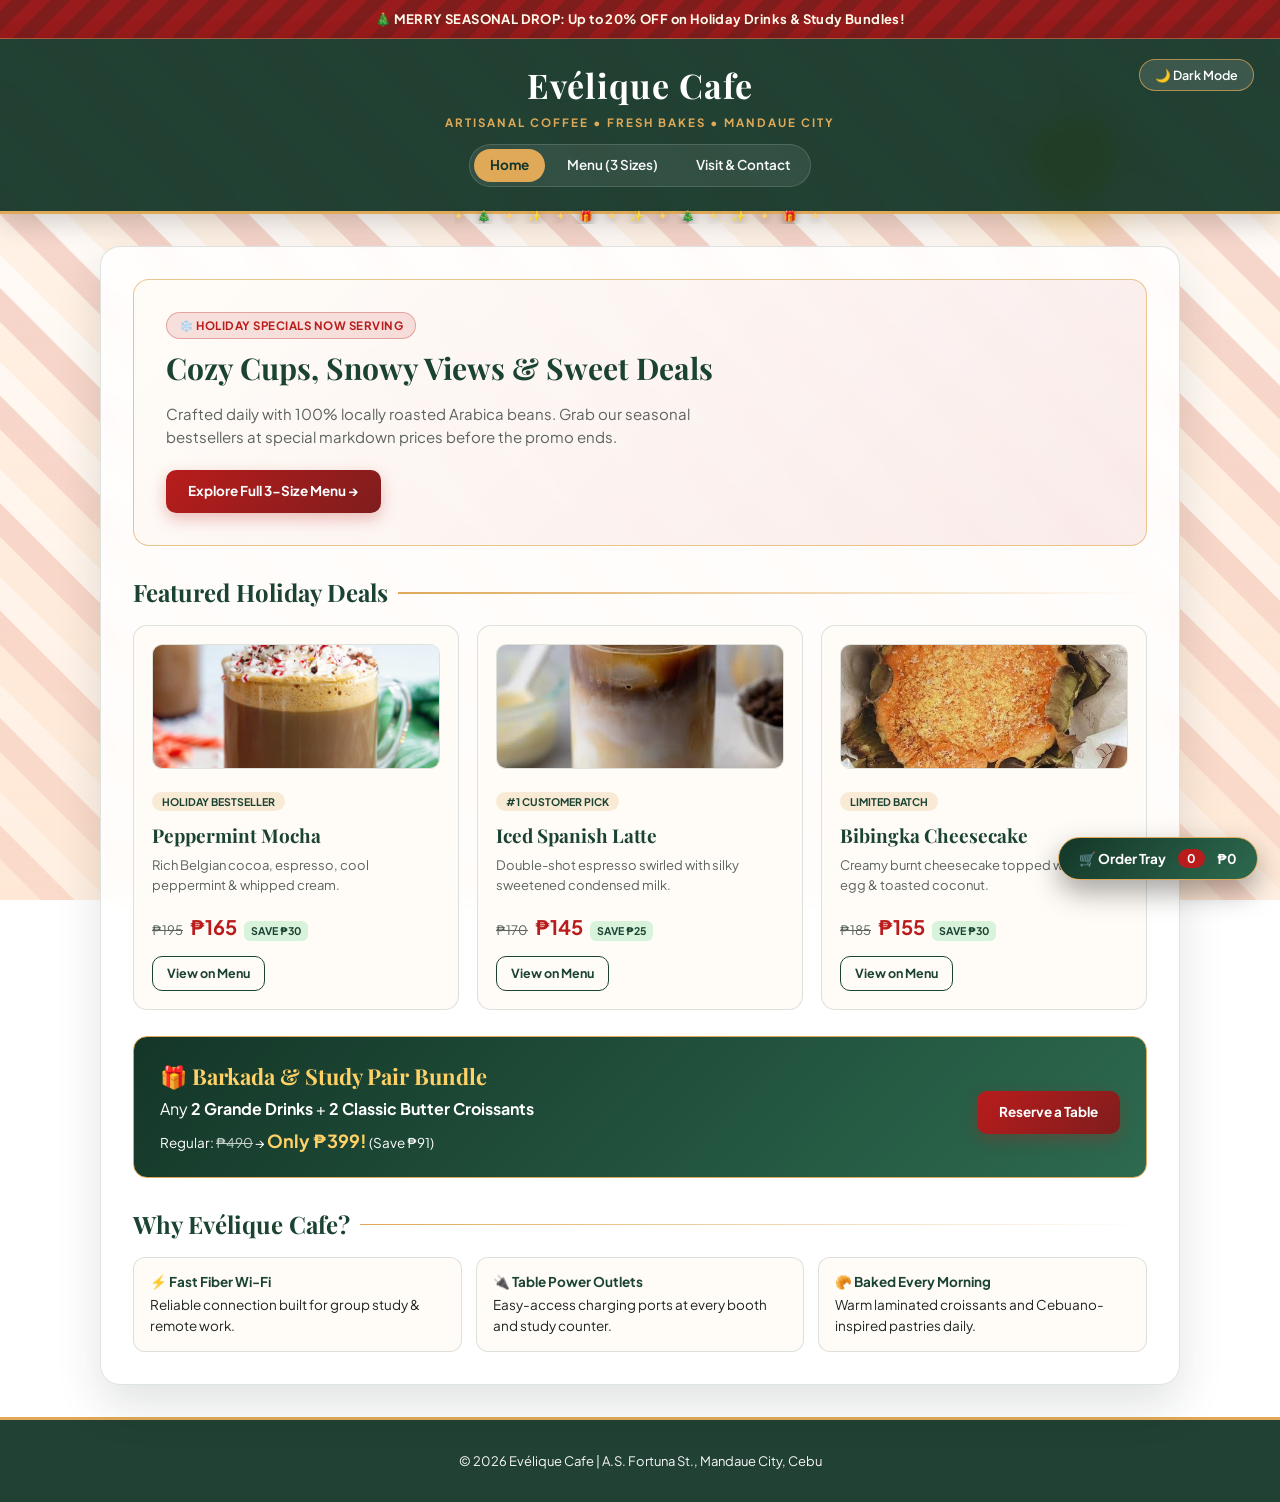
==== commit c10e996c: "Remove hero image from index.html Removed hero image from the main section of the page." ====
--- a/index.html
+++ b/index.html
@@ -52,7 +52,6 @@
                 <p>Crafted daily with 100% locally roasted Arabica beans. Grab our seasonal bestsellers at special markdown prices before the promo ends.</p>
                 <a href="menu.html" class="btn">Explore Full 3-Size Menu →</a>
             </div>
-            <img class="hero-art" src="images/hero-cafe.jpg" alt="Evélique Cafe Holiday Coffee & Pastries">
         </div>
 
         <h2>Featured Holiday Deals</h2>
--- a/style.css
+++ b/style.css
@@ -119,22 +119,21 @@
 
 .candy-stripes {
     position: absolute;
-    inset: -120px;
-    width: calc(100% + 240px);
-    height: calc(100% + 240px);
-    /* 45deg runs top-left to bottom-right (down-rightward) */
+    inset: -240px;
+    width: calc(100% + 480px);
+    height: calc(100% + 480px);
     background-image: repeating-linear-gradient(
         45deg,
         var(--stripe-red) 0px,
-        var(--stripe-red) 22px,
-        var(--stripe-cream) 22px,
-        var(--stripe-cream) 44px,
-        transparent 44px,
-        transparent 68px
+        var(--stripe-red) 24px,
+        var(--stripe-cream) 24px,
+        var(--stripe-cream) 48px,
+        transparent 48px,
+        transparent 76px
     );
-    background-size: 96.166px 96.166px; /* exact integer tile multiple of 68px * sqrt(2) for seamless loop */
-    will-change: background-position;
-    animation: candyLoopDownRight 5.5s linear infinite;
+    background-size: 107.48px 107.48px;
+    will-change: transform;
+    animation: candyLoopDownRight 6s linear infinite;
 }
 
 .candy-stripes::after {
@@ -152,10 +151,10 @@
 
 @keyframes candyLoopDownRight {
     0% {
-        background-position: 0px 0px;
+        transform: translate3d(0px, 0px, 0);
     }
     100% {
-        background-position: 96.166px 96.166px;
+        transform: translate3d(107.48px, 107.48px, 0);
     }
 }
 
@@ -992,6 +991,174 @@
     border-top: 3px solid var(--accent-gold);
 }
 
+/* FLOATING CART BAR & ORDER DRAWER */
+.cart-bar {
+    position: fixed;
+    bottom: 20px;
+    right: 22px;
+    z-index: 150;
+    background: linear-gradient(135deg, #143628, #2d6a4f);
+    color: #ffffff;
+    border: 1.5px solid var(--accent-gold);
+    border-radius: 999px;
+    padding: 11px 20px;
+    display: flex;
+    align-items: center;
+    gap: 12px;
+    cursor: pointer;
+    font-family: inherit;
+    font-weight: 700;
+    font-size: 13.5px;
+    box-shadow: 0 12px 28px rgba(0, 0, 0, 0.35);
+    transition: transform 0.2s ease, box-shadow 0.2s ease;
+}
+
+.cart-bar:hover {
+    transform: translateY(-3px);
+    box-shadow: 0 16px 34px rgba(0, 0, 0, 0.45);
+}
+
+.cart-badge {
+    background: var(--accent-red);
+    color: #ffffff;
+    padding: 2px 9px;
+    border-radius: 999px;
+    font-size: 12px;
+}
+
+.cart-drawer-backdrop {
+    position: fixed;
+    inset: 0;
+    background: rgba(10, 18, 30, 0.65);
+    backdrop-filter: blur(5px);
+    display: none;
+    justify-content: flex-end;
+    z-index: 220;
+}
+
+.cart-drawer-backdrop.open {
+    display: flex;
+}
+
+.cart-drawer {
+    background: var(--card-inner);
+    color: var(--text-main);
+    width: 100%;
+    max-width: 390px;
+    height: 100%;
+    padding: 24px;
+    border-left: 2px solid var(--accent-gold);
+    display: flex;
+    flex-direction: column;
+    justify-content: space-between;
+    box-shadow: -16px 0 40px rgba(0, 0, 0, 0.4);
+}
+
+.cart-drawer-header {
+    display: flex;
+    justify-content: space-between;
+    align-items: center;
+    padding-bottom: 12px;
+    border-bottom: 1px solid var(--border-color);
+}
+
+.cart-drawer-header h3 {
+    font-family: 'Playfair Display', Georgia, serif;
+    margin: 0;
+    font-size: 22px;
+    color: var(--accent-primary);
+}
+
+.cart-items-list {
+    flex: 1;
+    overflow-y: auto;
+    margin: 14px 0;
+    display: flex;
+    flex-direction: column;
+    gap: 10px;
+}
+
+.cart-row {
+    background: var(--card-bg);
+    border: 1px solid var(--border-color);
+    border-radius: 10px;
+    padding: 10px 12px;
+    display: flex;
+    justify-content: space-between;
+    align-items: center;
+    gap: 10px;
+}
+
+.cart-row-info strong {
+    display: block;
+    font-size: 14px;
+    color: var(--accent-primary);
+}
+
+.cart-row-info small {
+    color: var(--text-muted);
+    font-size: 12px;
+}
+
+.cart-qty-controls {
+    display: flex;
+    align-items: center;
+    gap: 6px;
+}
+
+.qty-btn {
+    width: 26px;
+    height: 26px;
+    border-radius: 6px;
+    border: 1px solid var(--border-color);
+    background: var(--card-inner);
+    color: var(--text-main);
+    font-weight: 700;
+    cursor: pointer;
+}
+
+.qty-btn:hover {
+    background: var(--accent-red);
+    color: #fff;
+}
+
+.cart-footer {
+    border-top: 1px solid var(--border-color);
+    padding-top: 14px;
+}
+
+.cart-total-row {
+    display: flex;
+    justify-content: space-between;
+    align-items: center;
+    font-size: 17px;
+    font-weight: 700;
+    margin-bottom: 10px;
+}
+
+.cart-toast {
+    position: fixed;
+    bottom: 76px;
+    right: 22px;
+    background: #143628;
+    color: #ffd166;
+    border: 1px solid var(--accent-gold);
+    padding: 9px 16px;
+    border-radius: 10px;
+    font-size: 13px;
+    font-weight: 700;
+    z-index: 230;
+    opacity: 0;
+    transform: translateY(8px);
+    pointer-events: none;
+    transition: opacity 0.25s ease, transform 0.25s ease;
+}
+
+.cart-toast.show {
+    opacity: 1;
+    transform: translateY(0);
+}
+
 @media (max-width: 820px) {
     .hero { grid-template-columns: 1fr; text-align: center; }
     .hero h2 { justify-content: center; }
